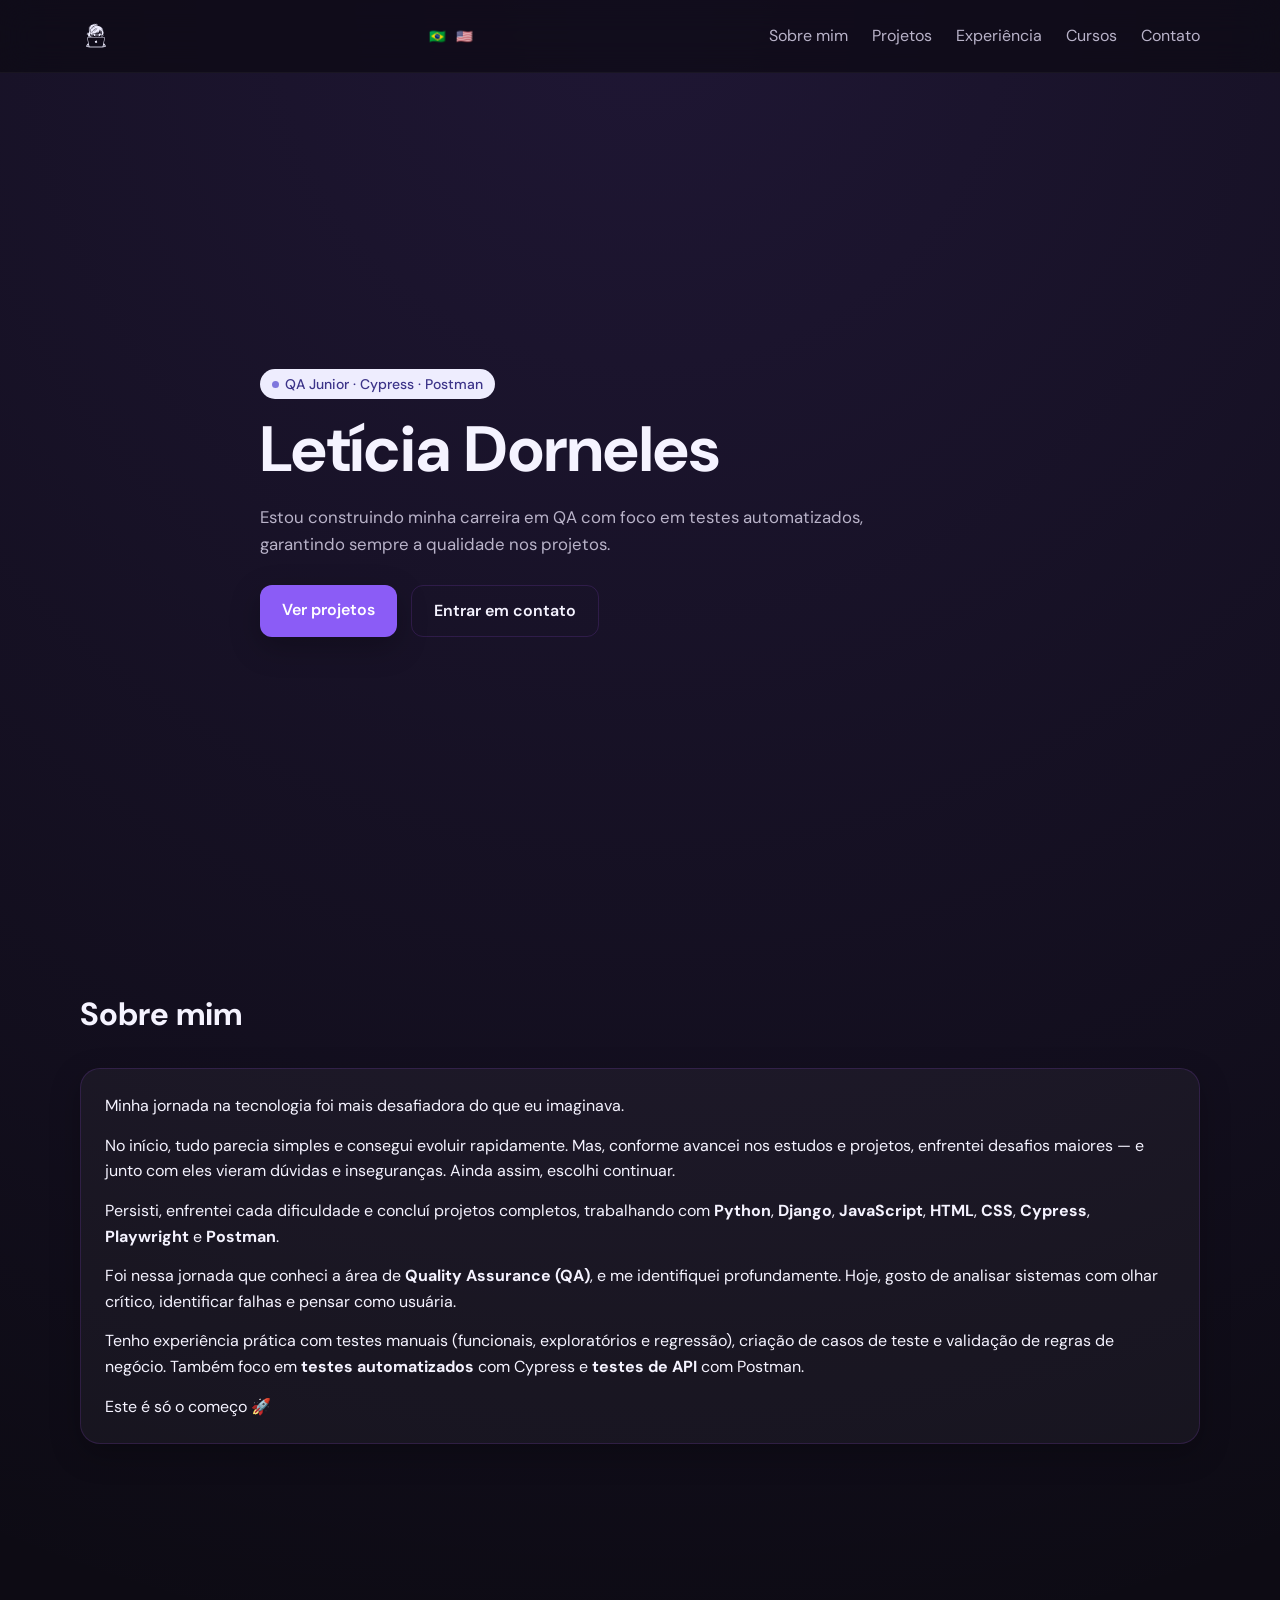
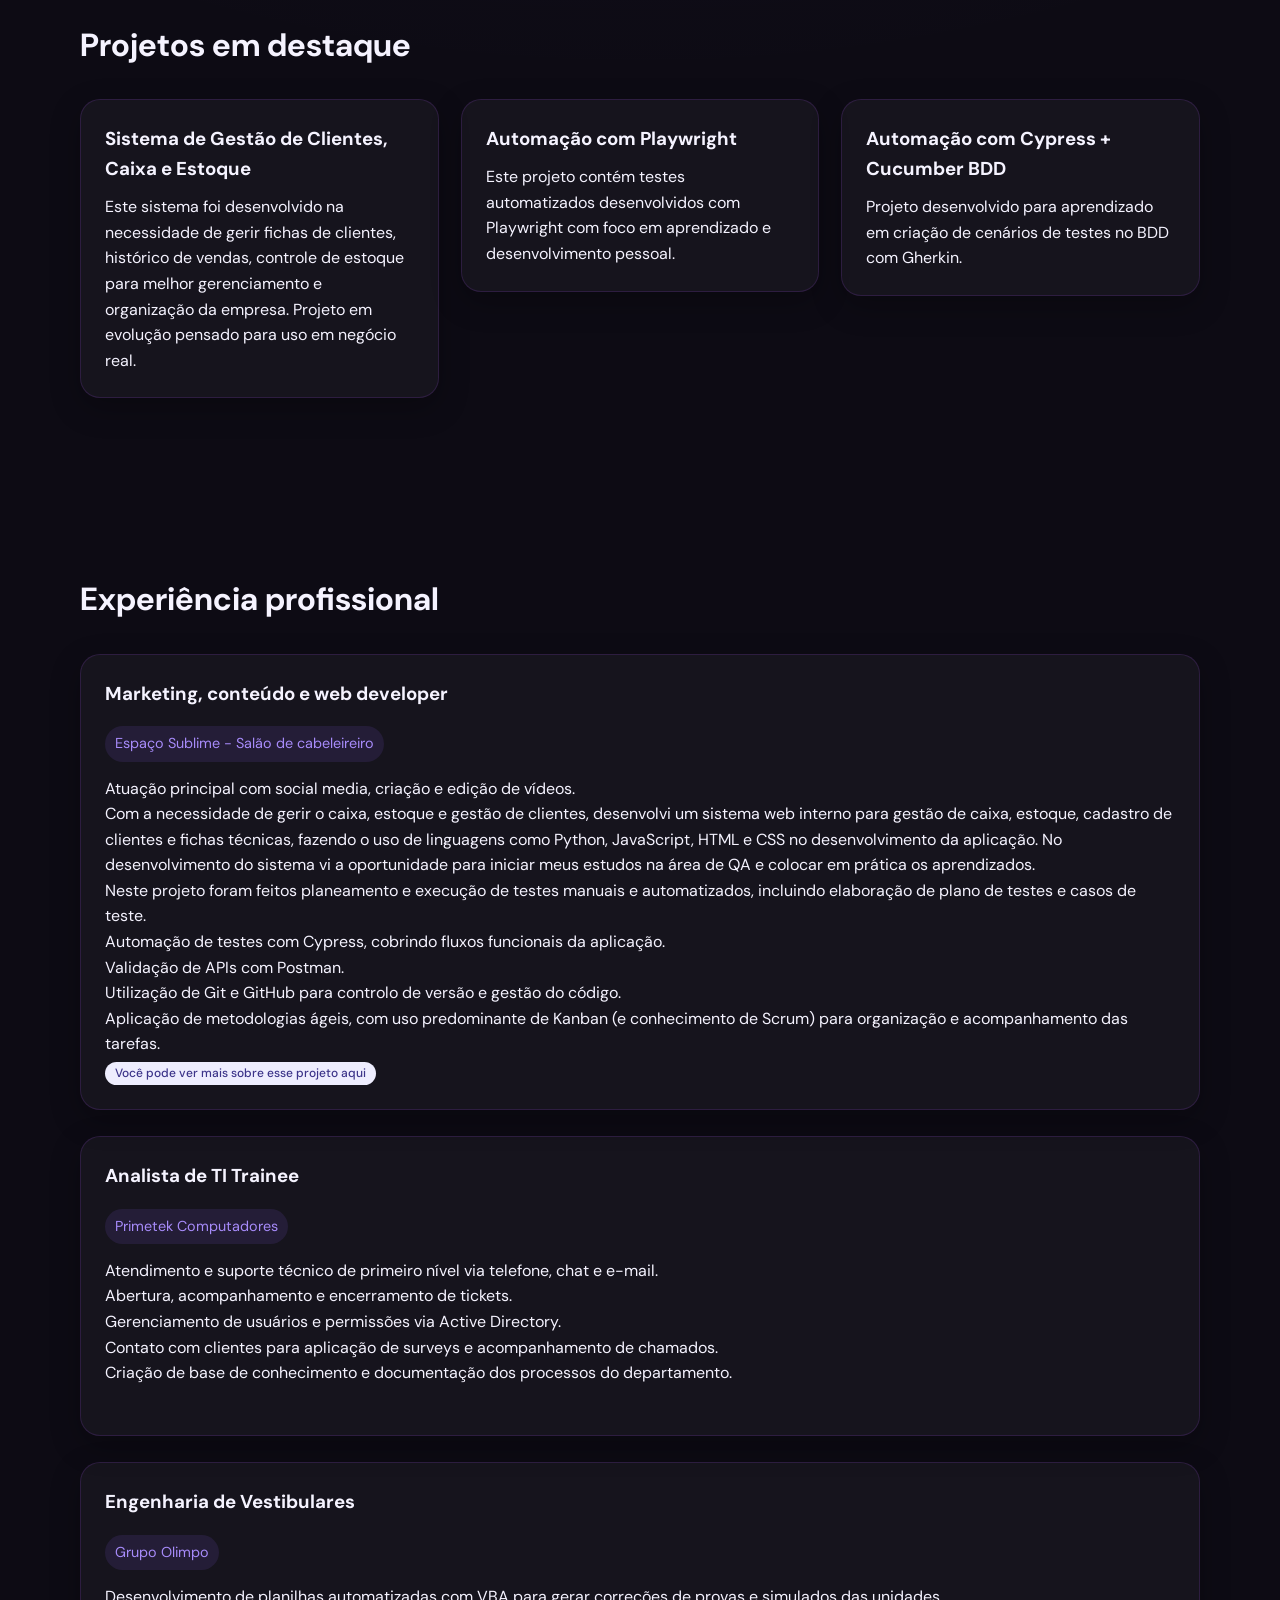
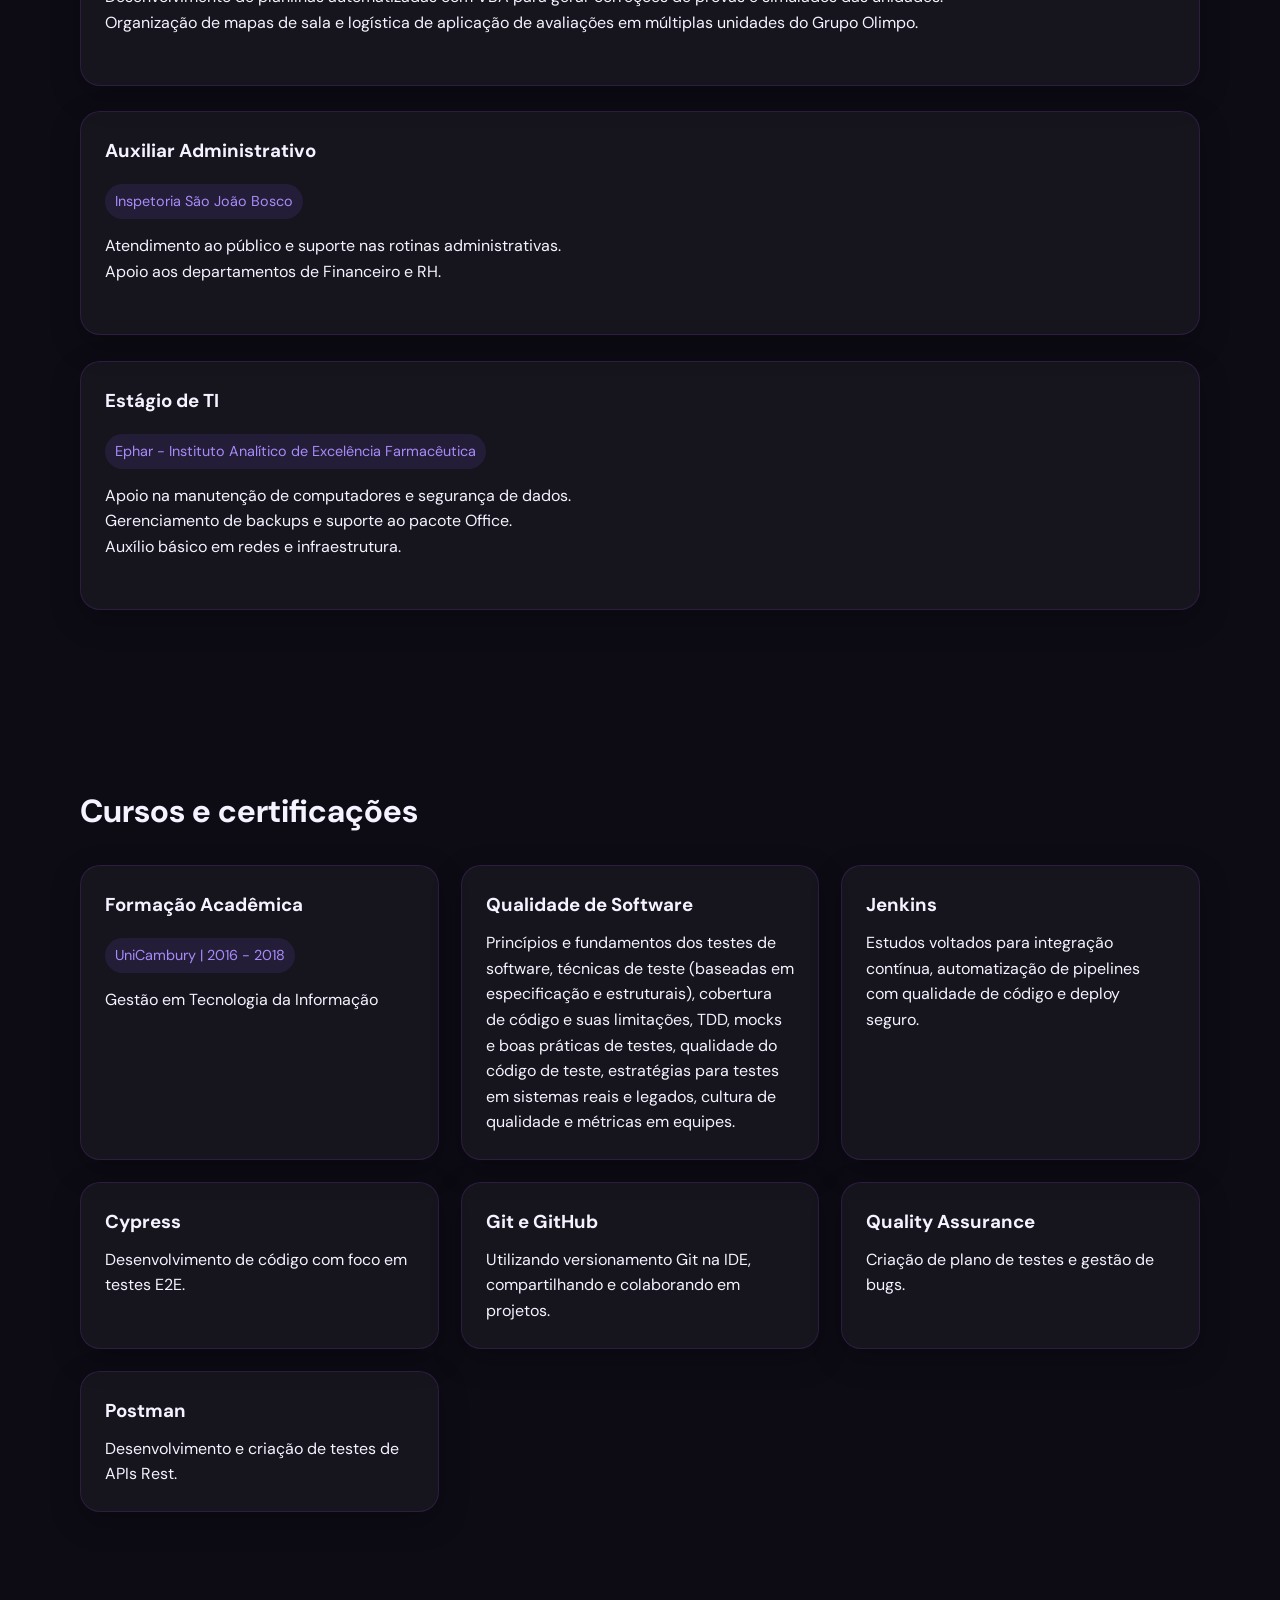
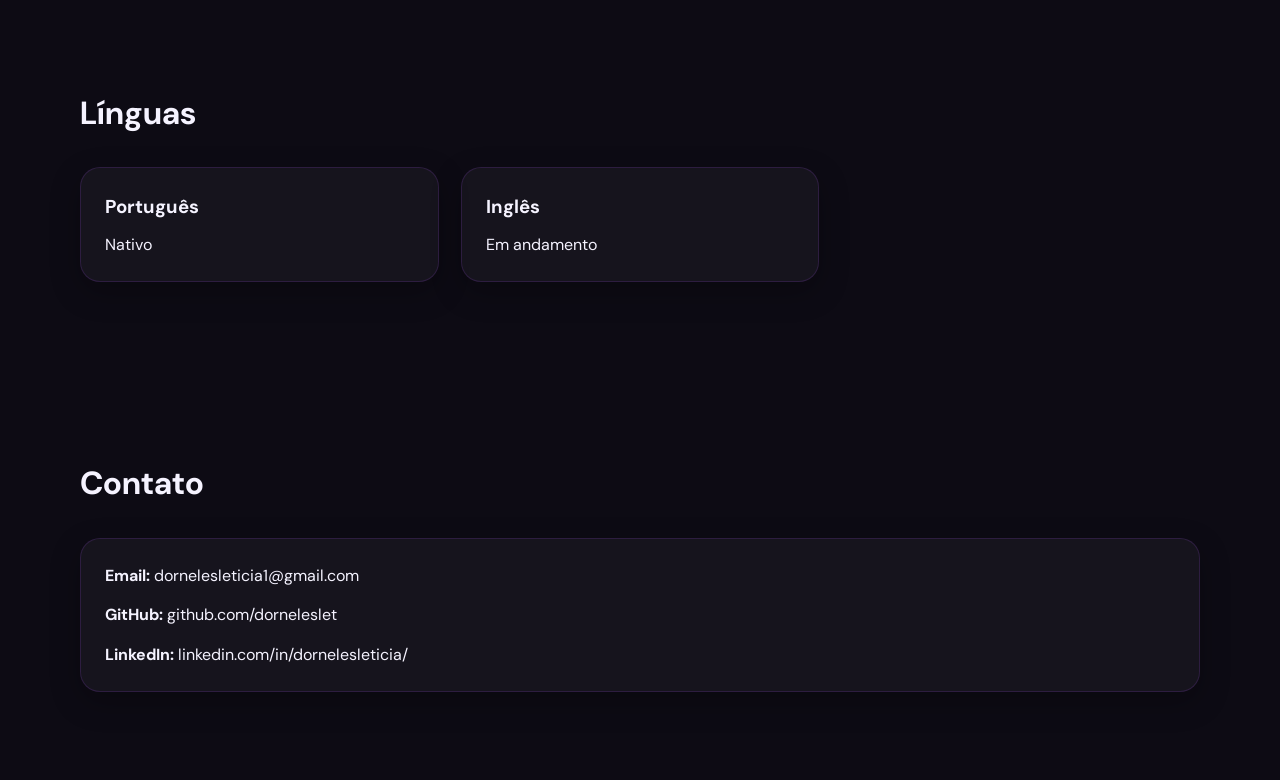
==== index.html @ c083b856 "Ajustando projetos, responsividade e finalizando detalhes" ====
<!DOCTYPE html>
<html lang="pt-BR">
<head>
  <meta charset="UTF-8" />
  <meta name="viewport" content="width=device-width, initial-scale=1.0" />
  <title>Letícia Dorneles | Portfólio</title>
  <link href="https://fonts.googleapis.com/css2?family=Fira+Code:wght@400;500&family=DM+Sans:wght@400;500;600&display=swap" rel="stylesheet"/>
  <link rel="stylesheet" href="css/style.css" />
  <link rel="icon" type="image/x-icon" href="img/favicondorneleslet.png">
</head>
<body>
  <header class="header">
    <nav class="nav container">
      <a href="#inicio" class="logo"><img src="img/favicondorneleslet.png" alt="Início" class="logo-img"></a>

      <div class="lang-switcher">
        <button onclick="changeLang('pt')" class="lang-btn" title="Português">🇧🇷</button>
        <button onclick="changeLang('en')" class="lang-btn" title="English">🇺🇸</button>
      </div>

      <button class="menu-toggle" id="menu-toggle" aria-label="Abrir menu">
        ☰
      </button>

      <ul class="nav-links" id="nav-links">
        <li><a href="#sobre"><span class="lang-pt">Sobre mim</span><span class="lang-en">About me</span></a></li>
        <li><a href="#projetos"><span class="lang-pt">Projetos</span><span class="lang-en">Projects</span></a></li>
        <li><a href="#experiencia"><span class="lang-pt">Experiência</span><span class="lang-en">Experience</span></a></li>
        <li><a href="#cursos"><span class="lang-pt">Cursos</span><span class="lang-en">Courses</span></a></li>
        <li><a href="#contato"><span class="lang-pt">Contato</span><span class="lang-en">Contact</span></a></li>
      </ul>
    </nav>
  </header>

  <main>
    <section id="inicio" class="hero">
      <div class="container hero-content">
        <span class="hero-tag-sublime"><span class="hero-dot-sublime"></span>QA Junior · Cypress · Postman</span>
        <h1>Letícia Dorneles</h1>
        <p class="hero-text lang-pt">
          Estou construindo minha carreira em QA com foco em testes automatizados,
          garantindo sempre a qualidade nos projetos.
        </p>
        <p class="hero-text lang-en">
          I am building my career in QA with a focus on automated testing, 
          always ensuring quality in projects.
        </p>
        <div class="hero-actions">
          <a href="#projetos" class="btn btn-primary"><span class="lang-pt">Ver projetos</span><span class="lang-en">View projects</span></a>
          <a href="#contato" class="btn btn-secondary"><span class="lang-pt">Entrar em contato</span><span class="lang-en">Get in touch</span></a>
        </div>
      </div>
    </section>

    <section id="sobre" class="section">
      <div class="container">
        <h2 class="section-title">
          <span class="lang-pt">Sobre mim</span>
          <span class="lang-en">About me</span>
        </h2>
        <div class="card">
          <div class="lang-pt">
            <p>Minha jornada na tecnologia foi mais desafiadora do que eu imaginava.</p>
            <p>No início, tudo parecia simples e consegui evoluir rapidamente. Mas, conforme avancei nos estudos e projetos, enfrentei desafios maiores — e junto com eles vieram dúvidas e inseguranças. Ainda assim, escolhi continuar.</p>
            <p>Persisti, enfrentei cada dificuldade e concluí projetos completos, trabalhando com <strong>Python</strong>, <strong>Django</strong>, <strong>JavaScript</strong>, <strong>HTML</strong>, <strong>CSS</strong>, <strong>Cypress</strong>, <strong>Playwright</strong> e <strong>Postman</strong>.</p>
            <p>Foi nessa jornada que conheci a área de <strong>Quality Assurance (QA)</strong>, e me identifiquei profundamente. Hoje, gosto de analisar sistemas com olhar crítico, identificar falhas e pensar como usuária.</p>
            <p>Tenho experiência prática com testes manuais (funcionais, exploratórios e regressão), criação de casos de teste e validação de regras de negócio. Também foco em <strong>testes automatizados</strong> com Cypress e <strong>testes de API</strong> com Postman.</p>
            <p>Este é só o começo 🚀</p>
          </div>
          <div class="lang-en">
            <p>My journey in technology has been more challenging than I imagined.</p>
            <p>At first, everything seemed simple and I evolved quickly. But as I advanced in my studies and projects, I faced bigger challenges — and with them came doubts and insecurities. Still, I chose to continue.</p>
            <p>I persisted, faced every difficulty, and completed full projects working with <strong>Python</strong>, <strong>Django</strong>, <strong>JavaScript</strong>, <strong>HTML</strong>, <strong>CSS</strong>, <strong>Cypress</strong>, <strong>Playwright</strong>, and <strong>Postman</strong>.</p>
            <p>It was during this journey that I discovered <strong>Quality Assurance (QA)</strong>, and I deeply identified with it. Today, I enjoy analyzing systems with a critical eye, identifying flaws, and thinking like a user.</p>
            <p>I have practical experience with manual testing (functional, exploratory, and regression), creating test cases, and validating business rules. I also focus on <strong>automated testing</strong> with Cypress and <strong>API testing</strong> with Postman.</p>
            <p>This is just the beginning 🚀</p>
          </div>
        </div>
      </div>
    </section>

    <section id="projetos" class="section">
      <div class="container">
        <h2 class="section-title">
          <span class="lang-pt">Projetos em destaque</span>
          <span class="lang-en">Featured Projects</span>
        </h2>
        <div class="grid">
          <a href="projeto-gestao.html" class="project-link">
            <article class="card project-card">
              <h3>
                <span class="lang-pt">Sistema de Gestão de Clientes, Caixa e Estoque</span>
                <span class="lang-en">Client, Cashier, and Inventory Management System</span>
              </h3>
              <p class="lang-pt">
                Este sistema foi desenvolvido na necessidade de gerir fichas de clientes, histórico de vendas, controle de estoque
                para melhor gerenciamento e organização da empresa. Projeto em evolução pensado para uso em negócio real.
              </p>
              <p class="lang-en">
                Developed to manage client files, sales history, and inventory control for business organization. 
                An evolving project designed for real-world business use.
              </p>
            </article>
          </a>

          <a href="projeto-playwright.html" class="project-link">
            <article class="card project-card">
              <h3>
                <span class="lang-pt">Automação com Playwright</span>
                <span class="lang-en">Automation with Playwright</span>
              </h3>
              <p class="lang-pt">
                Este projeto contém testes automatizados desenvolvidos com Playwright com foco em aprendizado e desenvolvimento pessoal.
              </p>
              <p class="lang-en">
                This project contains automated tests developed with Playwright focusing on learning and personal development.
              </p>
            </article>
          </a>

          <a href="projeto-gherkin.html" class="project-link">
            <article class="card project-card">
              <h3>
                <span class="lang-pt">Automação com Cypress + Cucumber BDD</span>
                <span class="lang-en">Cypress + Cucumber BDD Automation</span>
              </h3>
              <p class="lang-pt">
                Projeto desenvolvido para aprendizado em criação de cenários de testes no BDD com Gherkin.
              </p>
              <p class="lang-en">
                Project developed to learn how to create test scenarios using BDD with Gherkin.
              </p>
            </article>
          </a>

          
        </div>
      </div>
    </section>

    <section id="experiencia" class="section">
      <div class="container">
        <h2 class="section-title">
          <span class="lang-pt">Experiência profissional</span>
          <span class="lang-en">Professional Experience</span>
        </h2>
        <div class="card">
          <h3>
            <span class="lang-pt">Marketing, conteúdo e web developer</span>
            <span class="lang-en">Marketing, Content, and Web Developer</span>
          </h3>
          <span class="tag">Espaço Sublime - Salão de cabeleireiro</span>
          <div class="lang-pt">
            <p>
              Atuação principal com social media, criação e edição de vídeos. <br>
              Com a necessidade de gerir o caixa, estoque e gestão de clientes, desenvolvi um sistema web interno
              para gestão de caixa, estoque, cadastro de clientes e fichas técnicas, fazendo o uso de linguagens como Python, JavaScript,
              HTML e CSS no desenvolvimento da aplicação. No desenvolvimento do sistema vi a oportunidade para iniciar
              meus estudos na área de QA e colocar em prática os aprendizados. <br>
              Neste projeto foram feitos planeamento e execução de testes manuais e automatizados, incluindo elaboração de plano de testes e casos de teste. <br>
              Automação de testes com Cypress, cobrindo fluxos funcionais da aplicação. <br>
              Validação de APIs com Postman. <br>
              Utilização de Git e GitHub para controlo de versão e gestão do código. <br>
              Aplicação de metodologias ágeis, com uso predominante de Kanban (e conhecimento de Scrum) para organização e acompanhamento das tarefas.
            </p>
          </div>
          <div class="lang-en">
            <p>
              Main focus on social media, video creation, and editing. <br>
              To manage cash flow, inventory, and clients, I developed an internal web system for business management using Python, JavaScript, HTML, and CSS. This development process was the catalyst for starting my studies in QA. <br>
              In this project, manual and automated tests were planned and executed, including the creation of test plans and test cases. <br>
              Test automation with Cypress, covering the application's functional flows. <br>
              API validation with Postman. <br>
              Use of Git and GitHub for version control and code management. <br>
              Application of agile methodologies, predominantly Kanban (with Scrum knowledge) for task organization.
            </p>
          </div>
          <a href="projeto-gestao.html" class="badge-prod-port project-link">
            <span class="lang-pt">Você pode ver mais sobre esse projeto aqui</span>
            <span class="lang-en">You can read more about this project here</span>
          </a>
        </div>
        <br>
        <div class="card">
          <h3>
            <span class="lang-pt">Analista de TI Trainee</span>
            <span class="lang-en">IT Analyst Trainee</span>
          </h3>
          <span class="tag">Primetek Computadores</span>
          <div class="lang-pt">
            <p>
              Atendimento e suporte técnico de primeiro nível via telefone, chat e e-mail. <br>
              Abertura, acompanhamento e encerramento de tickets. <br>
              Gerenciamento de usuários e permissões via Active Directory. <br>
              Contato com clientes para aplicação de surveys e acompanhamento de chamados. <br>
              Criação de base de conhecimento e documentação dos processos do departamento.
            </p>
          </div>
          <br>
          <div class="lang-en">
            <p>
              First-level technical support and service via phone, chat, and email. <br>
              Opening, monitoring, and closing tickets. <br>
              User and permission management via Active Directory. <br>
              Customer contact for surveys and ticket follow-ups. <br>
              Creation of a knowledge base and documentation of department processes.
            </p>
          </div>
        </div>
        <br>
        <div class="card">
          <h3>
            <span class="lang-pt">Engenharia de Vestibulares</span>
            <span class="lang-en">Exam Engineering</span>
          </h3>
          <span class="tag">Grupo Olimpo</span>
          <div class="lang-pt">
            <p>
              Desenvolvimento de planilhas automatizadas com VBA para gerar correções de provas e simulados das unidades. <br>
              Organização de mapas de sala e logística de aplicação de avaliações em múltiplas unidades do Grupo Olimpo.
            </p>
          </div>
          <br>
          <div class="lang-en">
            <p>
              Development of automated spreadsheets with VBA to generate corrections for exams and mock tests. <br>
              Organization of room maps and logistics for exam application across multiple units.
            </p>
          </div>
        </div>
        <br>
        <div class="card">
          <h3>
            <span class="lang-pt">Auxiliar Administrativo</span>
            <span class="lang-en">Administrative Assistant</span>
          </h3>
          <span class="tag">Inspetoria São João Bosco</span>
          <div class="lang-pt">
            <p>
              Atendimento ao público e suporte nas rotinas administrativas. <br>
              Apoio aos departamentos de Financeiro e RH.
            </p>
          </div>
          <br>
          <div class="lang-en">
            <p>
              Public service and support in administrative routines. <br>
              Support for the Finance and HR departments.
            </p>
          </div>
        </div>
        <br>
        <div class="card">
          <h3>
            <span class="lang-pt">Estágio de TI</span>
            <span class="lang-en">IT Internship</span>
          </h3>
          <span class="tag">Ephar - Instituto Analítico de Excelência Farmacêutica</span>
          <div class="lang-pt">
            <p>
              Apoio na manutenção de computadores e segurança de dados. <br>
              Gerenciamento de backups e suporte ao pacote Office. <br>
              Auxílio básico em redes e infraestrutura.
            </p>
          </div>
          <br>
          <div class="lang-en">
            <p>
              Support in computer maintenance and data security. <br>
              Backup management and Office suite support. <br>
              Basic assistance in networking and infrastructure.
            </p>
          </div>
        </div>
      </div>

      
    </section>

    <section id="cursos" class="section">
      <div class="container">
        <h2 class="section-title">
          <span class="lang-pt">Cursos e certificações</span>
          <span class="lang-en">Courses and Certifications</span>
        </h2>
        <div class="grid">
          <div class="card">
            <h3>
              <span class="lang-pt">Formação Acadêmica</span>
              <span class="lang-en">Academic Background</span>
            </h3>
            <span class="tag">UniCambury | 2016 - 2018</span>
            <p class="lang-pt">Gestão em Tecnologia da Informação</p>
            <p class="lang-en">Information Technology Management</p>
          </div>

          <div class="card">
            <h3>
              <span class="lang-pt">Qualidade de Software</span>
              <span class="lang-en">Software Quality</span>
            </h3>
            <p class="lang-pt">Princípios e fundamentos dos testes de software, técnicas de teste (baseadas em especificação e estruturais), cobertura de código e suas limitações, TDD, mocks e boas práticas de testes, qualidade do código de teste, estratégias para testes em sistemas reais e legados, cultura de qualidade e métricas em equipes.</p>
            <p class="lang-en">Principles and fundamentals of software testing, testing techniques (specification-based and structural), code coverage and its limitations, TDD, mocks and best testing practices, test code quality, strategies for testing real and legacy systems, quality culture and team metrics.</p>
          </div>

          <div class="card">
            <h3>Jenkins</h3>
            <p class="lang-pt">Estudos voltados para integração contínua, automatização de pipelines com qualidade de código e deploy seguro.</p>
            <p class="lang-en">Studies focused on continuous integration, pipeline automation with code quality and secure deployment.</p>
          </div>

          <div class="card">
            <h3>Cypress</h3>
            <p class="lang-pt">Desenvolvimento de código com foco em testes E2E.</p>
            <p class="lang-en">Code development with a focus on E2E testing.</p>
          </div>

          <div class="card">
            <h3>
              <span class="lang-pt">Git e GitHub</span>
              <span class="lang-en">Git and GitHub</span>
            </h3>
            <p class="lang-pt">Utilizando versionamento Git na IDE, compartilhando e colaborando em projetos.</p>
            <p class="lang-en">Using Git versioning in the IDE, sharing and collaborating on projects.</p>
          </div>

          <div class="card">
            <h3>Quality Assurance</h3>
            <p class="lang-pt">Criação de plano de testes e gestão de bugs.</p>
            <p class="lang-en">Test plan creation and bug management.</p>
          </div>

          <div class="card">
            <h3>Postman</h3>
            <p class="lang-pt">Desenvolvimento e criação de testes de APIs Rest.</p>
            <p class="lang-en">Development and creation of REST API tests.</p>
          </div>
        </div>
      </div>
    </section>

    <section id="idiomas" class="section">
      <div class="container">
        <h2 class="section-title">
          <span class="lang-pt">Línguas</span>
          <span class="lang-en">Languages</span>
        </h2>
        <div class="grid">
          <div class="card">
            <h3>
              <span class="lang-pt">Português</span>
              <span class="lang-en">Portuguese</span>
            </h3>
            <p class="lang-pt">Nativo</p>
            <p class="lang-en">Native</p>
          </div>
          <div class="card">
            <h3>
              <span class="lang-pt">Inglês</span>
              <span class="lang-en">English</span>
            </h3>
            <p class="lang-pt">Em andamento</p>
            <p class="lang-en">In progress</p>
          </div>
        </div>
      </div>
    </section>

    <section id="contato" class="section">
      <div class="container">
        <h2 class="section-title">
          <span class="lang-pt">Contato</span>
          <span class="lang-en">Contact</span>
        </h2>
        <div class="card">
          <p>
            <strong>Email:</strong> 
            <span class="lang-pt">
              <a href="mailto:dornelesleticia1@gmail.com?subject=Contato%20pelo%20portfólio&body=Olá, vi seu portfólio e gostaria de falar com você." class="project-link">
                dornelesleticia1@gmail.com
              </a>
            </span>
            <span class="lang-en">
              <a href="mailto:dornelesleticia1@gmail.com?subject=Contact%20from%20portfolio&body=Hello,%20I%20saw%20your%20portfolio%20and%20would%20like%20to%20talk%20to%20you." class="project-link">
                dornelesleticia1@gmail.com
              </a>
            </span>
          </p>
          <p>
            <strong>GitHub:</strong> 
            <a href="https://github.com/dorneleslet" class="project-link" target="_blank" rel="noopener noreferrer">
              github.com/dorneleslet
            </a>
          </p>
          <p>
            <strong>LinkedIn:</strong> 
            <a href="https://linkedin.com/in/dornelesleticia/" class="project-link" target="_blank" rel="noopener noreferrer" >
              linkedin.com/in/dornelesleticia/
            </a>
          </p>
        </div>
      </div>
    </section>
  </main>

  <script src="js/style.js"></script>
</body>
</html>
---- css/style.css ----
:root {
  --green: #1D9E75;
  --green-light: #E1F5EE;--green-mid: #9FE1CB;
  --purple:#7F77DD;--purple-light:#EEEDFE;--purple-deep:#3C3489;
  --teal:#1D9E75;--teal-light:#E1F5EE;--teal-deep:#0F6E56;
  --amber: #BA7517;--amber-light: #FAEEDA;
  --coral: #D85A30;--coral-light: #FAECE7;
  --pink:#D4537E;
  --pink-light:#FBEAF0;
  --pink-deep:#72243E;
  --bg: #0d0b14;
  --bg-soft: #151221;
  --card: rgba(255, 255, 255, 0.04);
  --border: rgba(168, 85, 247, 0.16);
  --text: #f5f3ff;
  --text-soft: #b9b3c9;
  --primary: #8b5cf6;
  --primary-soft: #a78bfa;
  --shadow: 0 10px 30px rgba(0, 0, 0, 0.25);
  --font-main: 'DM Sans', sans-serif;
  --font-code: 'Fira Code', monospace;
  --text-secondary: #b9b3c9; /* aqui é das letras do processo */
  --radius-lg: 12px; /* aqui deixa a borda arredondada do processo */
}

* {
  margin: 0;
  padding: 0;
  box-sizing: border-box;
}

html {
  scroll-behavior: smooth;
}

body {
  background:
    radial-gradient(circle at top, rgba(139, 92, 246, 0.14), transparent 30%),
    var(--bg);
  color: var(--text);
  font-family: var(--font-main);
  line-height: 1.6;
}

a {
  color: inherit;
  text-decoration: none;
}

ul {
  list-style: none;
}

.container {
  width: min(1120px, 90%);
  margin: 0 auto;
}

.header {
  position: sticky;
  top: 0;
  z-index: 1000;
  backdrop-filter: blur(16px);
  background: rgba(13, 11, 20, 0.72);
  border-bottom: 1px solid rgba(255, 255, 255, 0.04);
}

.nav {
  min-height: 72px;
  display: flex;
  align-items: center;
  justify-content: space-between;
}

.logo {
  font-weight: 700;
  letter-spacing: 0.4px;
  display: flex;
  align-items: center;
}

.logo-img {
  height: 32px;
  width: auto;
}

/* ── Language Switcher ── */
.lang-switcher {
  display: flex;
  gap: 10px;
  margin-left: 20px;
}

.lang-btn {
  background: none;
  border: none;
  cursor: pointer;
  padding: 0;
  transition: transform 0.2s;
}

.lang-btn:hover { transform: scale(1.1); }
.lang-btn img { width: 24px; height: auto; border-radius: 2px; }

.lang-en { display: none !important; }
body.en-mode .lang-en { display: inline-block !important; }
body.en-mode .lang-pt { display: none !important; }

.nav-links {
  display: flex;
  gap: 24px;
}

.nav-links a {
  color: var(--text-soft);
  transition: 0.25s;
}

.nav-links a:hover {
  color: var(--primary-soft);
}

.menu-toggle {
  display: none;
  background: transparent;
  border: none;
  color: var(--text);
  font-size: 28px;
  cursor: pointer;
}

.hero {
  min-height: calc(100vh - 72px);
  display: flex;
  align-items: center;
  padding: 72px 0 40px;
}

.hero-content {
  max-width: 760px;
}

.eyebrow {
  color: var(--primary-soft);
  margin-bottom: 14px;
  font-size: 0.95rem;
}

.hero h1 {
  font-size: clamp(2.2rem, 5vw, 4.2rem);
  line-height: 1.1;
  margin-bottom: 18px;
}

.hero-text {
  max-width: 680px;
  color: var(--text-soft);
  margin-bottom: 28px;
  font-size: 1.05rem;
}

.hero-actions {
  display: flex;
  gap: 14px;
  flex-wrap: wrap;
}

/* ── Hero ── */
    .hero-title {
      border: 0.5px solid var(--border);
      border-radius: var(--radius-lg);
      padding: 2rem;
      margin-bottom: 1.5rem;
      background: var(--bg);
    }
    .hero-tag {
      display: inline-flex;
      align-items: center;
      gap: 6px;
      background: var(--green-light);
      color: var(--teal-deep);
      font-size: 12px;
      font-weight: 500;
      padding: 4px 12px;
      border-radius: 20px;
      margin-bottom: 1rem;
    }
    .hero-dot {
      width: 7px; height: 7px;
      border-radius: 50%;
      background: var(--green);
      animation: pulse 1.8s infinite;
    }

    .hero-tag-sublime{
      display:inline-flex;
      align-items:center;
      gap:6px;
      background:var(--purple-light);
      color:var(--purple-deep);
      font-size:14px;
      font-weight:500;
      padding:4px 12px;
      border-radius:20px;
      margin-bottom:1rem;
    }
    .hero-dot-sublime{
      width:7px;
      height:7px;
      border-radius:50%;
      background:var(--purple);
      animation:pulse 1.8s infinite;
    }

  .hero-playwright{border:0.5px solid var(--border);border-radius:var(--radius-lg);padding:2rem;margin-bottom:1.5rem;background:var(--bg)}
  .hero-tag-playwright{display:inline-flex;align-items:center;gap:6px;background:var(--pink-light);color:var(--pink-deep);font-size:12px;font-weight:500;padding:4px 12px;border-radius:20px;margin-bottom:1rem}
  .hero-dot-playwright{width:7px;height:7px;border-radius:50%;background:var(--pink);animation:pulse 1.8s infinite}
  @keyframes pulse{0%,100%{opacity:1}50%{opacity:.4}}
  .hero-playwright h1{font-size:22px;font-weight:600;line-height:1.3;margin-bottom:.5rem}
  .hero-sub-playwright{font-size:15px;color:var(--text-secondary);line-height:1.6}

  @keyframes pulse { 0%,100%{opacity:1} 50%{opacity:.4} }
  .hero-title h1 { font-size: 22px; font-weight: 600; line-height: 1.3; margin-bottom: .5rem; }
  .hero-sub { font-size: 15px; color: var(--text-secondary); line-height: 1.6; }
  .pill-row { display: flex; flex-wrap: wrap; gap: 8px; margin-top: 1.25rem; }
  .pill { font-size: 13px; font-weight: 500; padding: 4px 12px; border-radius: 20px; border: 0.5px solid; }
  .pill-green { background: var(--green-light); color: var(--teal-deep); border-color: #5DCAA5; }
  .pill-amber { background: var(--amber-light); color: var(--amber); border-color: #EF9F27; }
  .pill-coral { background: var(--coral-light); color: var(--coral); border-color: #F0997B; }
  .pill-purple{background:var(--purple-light);color:var(--purple-deep);border-color:#AFA9EC;}
  .pill-teal{background:var(--teal-light);color:var(--teal-deep);border-color:#5DCAA5;}
  .pill-pink{background:var(--pink-light);color:var(--pink-deep);border-color:#ED93B1}


.btn {
  display: inline-block;
  padding: 12px 22px;
  border-radius: 12px;
  font-weight: 600;
  transition: 0.25s ease;
}

.btn-primary {
  background: var(--primary);
  color: white;
  box-shadow: var(--shadow);
}

.btn-primary:hover {
  transform: translateY(-2px);
  background: #7c3aed;
}

.btn-secondary {
  border: 1px solid var(--border);
  background: transparent;
  color: var(--text);
}

.btn-secondary:hover {
  background: rgba(255, 255, 255, 0.04);
}

.section {
  padding: 88px 0;
}

.section-title {
  font-size: 2rem;
  margin-bottom: 28px;
}

.grid {
  display: grid;
  grid-template-columns: repeat(3, 1fr);
  gap: 22px;
}

.card {
  background: var(--card);
  border: 1px solid var(--border);
  border-radius: 20px;
  padding: 24px;
  box-shadow: var(--shadow);
}

.card h3 {
  margin-bottom: 10px;
}

.card p + p {
  margin-top: 14px;
}

.project-card {
  transition: transform 0.25s ease, border-color 0.25s ease;
}

.project-card:hover {
  transform: translateY(-4px);
  border-color: rgba(168, 85, 247, 0.32);
}

.tag {
  display: inline-block;
  margin: 8px 0 14px;
  padding: 6px 10px;
  border-radius: 999px;
  background: rgba(139, 92, 246, 0.12);
  color: var(--primary-soft);
  font-size: 0.9rem;
}

.tag-green {
  background-color: #e8f5e9;
  color: #2e7d32;
  border: 1px solid #a5d6a7;
}

.tag-yellow {
  background-color: #fff3e0;
  color: #b26a00;
  border: 1px solid #ffcc80;
}

.tag-orange {
  background-color: #fbe9e7;
  color: #d84315;
  border: 1px solid #ffab91;
}

.tag-title {
  display: inline-flex;
  align-items: center;
  gap: 6px;

  padding: 6px 12px;
  border-radius: 999px;

  background: rgba(16, 185, 129, 0.15); /* verde suave */
  color: #065f46;

  font-size: 0.9rem;
  border: none; /* 👈 remove qualquer borda */
}

.dot {
  width: 8px;
  height: 8px;
  background-color: #10b981; /* verde */
  border-radius: 50%;
  position: relative;
} 

/* animação pulsando */
.dot::after {
  content: "";
  position: absolute;
  width: 100%;
  height: 100%;
  border-radius: 50%;
  background-color: #10b981;
  opacity: 0.6;
  animation: pulse 1.5s infinite;
}

@keyframes pulse {
  0% {
    transform: scale(1);
    opacity: 0.6;
  }
  70% {
    transform: scale(2.5);
    opacity: 0;
  }
  100% {
    opacity: 0;
  }
}



@media (max-width: 900px) {
  .grid {
    grid-template-columns: 1fr;
  }

  .nav-links {
    position: absolute;
    top: 72px;
    right: 5%;
    width: 220px;
    flex-direction: column;
    gap: 16px;
    padding: 20px;
    border-radius: 16px;
    background: #171322;
    border: 1px solid var(--border);
    display: none;
  }

  .nav-links.active {
    display: flex;
  }

  .menu-toggle {
    display: block;
  }

  a {
  color: #a855f7;
  transition: 0.3s;
  }

  a:hover {
    text-decoration: underline;
  }

  .project-link {
    text-decoration: none;
    color: inherit;
    display: block;
    transition: transform 0.3s ease;
  }
  .project-link:hover {
    transform: translateY(-5px); /* Dá um efeito visual legal ao passar o mouse */
  }

}

/* Accordion Styles */
.accordion-item {
  border: 1px solid var(--border);
  border-radius: 12px;
  margin-top: 20px;
  background: var(--bg);
  overflow: hidden;
  transition: border-color 0.3s;
}

.accordion-item:hover {
  border-color: rgba(168, 85, 247, 0.4);
}

.accordion-header {
  padding: 16px 20px;
  cursor: pointer;
  list-style: none;
  display: flex;
  justify-content: space-between;
  align-items: center;
}

.accordion-header::-webkit-details-marker {
  display: none;
}

.accordion-content {
  padding: 0 20px 20px;
  border-top: 1px solid var(--border);
  /* color: var(--text-soft); */
}

.accordion-item[open] .accordion-icon {
  transform: rotate(180deg);
}

.accordion-icon {
  color: var(--primary-soft);
  transition: transform 0.3s;
  font-size: 0.8rem;
}

.grid-cards {
  display: grid;
  grid-template-columns: repeat(auto-fit, minmax(220px, 1fr));
  gap: 16px;
  margin-top: 16px;
}

.card-item {
  background: rgba(168, 85, 247, 0.4);
  padding: 16px;
  border-radius: 12px;
  color: #e5e7eb;
  font-size: 0.95rem;
  transition: 0.2s ease;
  border: 1px solid rgba(255,255,255,0.05);
}

.card-item:hover {
  transform: translateY(-4px);
  border-color: rgba(139, 92, 246, 0.3);
}

.card-number {
  font-size: 0.8rem;
  color: #22c55e;
  font-weight: bold;
  display: block;
  margin-bottom: 6px;
}

/* ── Section label ── */
    .section-label {
      font-size: 11px; font-weight: 500;
      letter-spacing: .08em; color: var(--text-secondary);
      text-transform: uppercase; margin-bottom: .75rem;
    }

    /* ── Process flow ── */
    .process-flow {
      display: flex;
      align-items: center;
      gap: 8px;
      margin-bottom: 1.5rem;
    }
    .proc-step {
      flex: 1;
      background: var(--bg);
      border: 0.5px solid var(--border);
      border-radius: var(--radius-lg);
      padding: .9rem 1rem;
      text-align: center;
    }
    .proc-num { font-size: 12px; font-weight: 500; letter-spacing: .06em; color: var(--text-secondary); text-transform: uppercase; margin-bottom: 4px; }
    .proc-icon { font-size: 20px; margin-bottom: 6px; }
    .proc-title { font-size: 14px; font-weight: 500; margin-bottom: 4px; }
    .proc-desc { font-size: 14px; color: var(--text-secondary); line-height: 1.4; }
    .proc-arrow { text-align: center; color: var(--text-secondary); font-size: 16px; padding: 0 4px; }

    /* ── Learnings ── */
    .learnings { display: grid; grid-template-columns: repeat(2,1fr); gap: 12px; margin-bottom: 1.5rem; }
    .learn-card { background: var(--bg); border: 0.5px solid var(--border); border-radius: var(--radius-lg); padding: 1rem; display: flex; gap: 10px; align-items: flex-start; }
    .learn-num { font-size: 20px; font-weight: 600; color: var(--purple); min-width: 28px; }
    .learn-card h4 { font-size: 16px; font-weight: 500; margin-bottom: 3px; }
    .learn-card p  { font-size: 14px; color: var(--text-secondary); line-height: 1.5; }

/* ── Challenges ── */
    .card-box { background: var(--bg); border: 0.5px solid var(--border); border-radius: var(--radius-lg); padding: 1.25rem; margin-bottom: 1.5rem; }
    .challenge-item { display: flex; gap: 12px; padding: .75rem 0; border-bottom: 0.5px solid var(--border); }
    .challenge-item:last-child { border-bottom: none; }
    .ch-marker { width: 6px; height: 6px; border-radius: 50%; margin-top: 6px; flex-shrink: 0; }
    .ch-green { background: var(--green); }
    .ch-coral { background: var(--coral); }
    .ch-content h4 { font-size: 16px; font-weight: 500; margin-bottom: 3px; }
    .ch-content p  { font-size: 14px; color: var(--text-secondary); line-height: 1.5; }
    .ch-content code { font-family: var(--font-code); font-size: 11px; background: var(--border); padding: 1px 5px; border-radius: 4px; }

    /* Highlights Projeto Sublime */
  .highlights{margin-bottom:1.5rem}
  .card-box-sublime{background:var(--bg);border:0.5px solid var(--border);border-radius:var(--radius-lg);padding:1.25rem;margin-bottom:1.5rem}
  .hl-item{display:flex;gap:12px;padding:.75rem 0;border-bottom:0.5px solid var(--border)}
  .hl-item:last-child{border-bottom:none}
  .hl-dot{width:6px;height:6px;border-radius:50%;margin-top:7px;flex-shrink:0}
  .dot-purple{background:var(--purple)}
  .dot-teal{background:var(--teal)}
  .dot-amber{background:var(--amber)}
  .dot-coral{background:var(--coral)}
  .dot-pink{background: var(--pink);}
  .hl-content h4{font-size:16px;font-weight:500;margin-bottom:3px}
  .hl-content p{font-size:14px;color:var(--text-secondary);line-height:1.5}
  .hl-content code{font-family:var(--font-code);font-size:11px;background:var(--border);padding:1px 5px;border-radius:4px}

    /* ── Stack grid ── */
    .stack-grid { display: grid; grid-template-columns: repeat(3,1fr); gap: 12px; margin-bottom: 1.5rem; }
    .stack-card { background: var(--bg); border: 0.5px solid var(--border); border-radius: var(--radius-lg); padding:.9rem;text-align: center; }
    .stack-icon { font-size: 22px; margin-bottom: .5rem; }
    .stack-card h3 { font-size: 16px; font-weight: 500; margin-bottom: 4px; }
    .stack-card p { font-size: 14px; color: var(--text-secondary); line-height: 1.5; }

    /* Stack Projeto Sublime */
    .stack-grid-sublime{display:grid;grid-template-columns:repeat(4,1fr);gap:10px;margin-bottom:1.5rem}
    .stack-card-sublime{background:var(--bg);border:0.5px solid var(--border);border-radius:var(--radius-lg);padding:.9rem;text-align:center}
    .stack-icon-sublime{font-size:20px;margin-bottom:.4rem}
    .stack-card-sublime h3{font-size:16px;font-weight:500;margin-bottom:3px}
    .stack-card-sublime p{font-size:14px;color:var(--text-secondary);line-height:1.4}

  code{font-family:var(--font-code);font-size:11px;background:var(--border);padding:1px 5px;border-radius:4px}

  
/* ── Responsive ── */
@media (max-width: 768px) {
  .process-flow { 
    flex-direction: column; 
    align-items: stretch;
    gap: 12px; 
  }
  .proc-arrow { transform: rotate(90deg); margin: 8px 0; }
  .stack-grid { grid-template-columns: 1fr 1fr; }
  .scen-grid { grid-template-columns: 1fr; }
  .val-grid { grid-template-columns: 1fr; }
  .learnings { grid-template-columns: 1fr; }
  .strategy-grid{grid-template-columns:1fr;} /* projeto sublime */
  .stack-grid-sublime{grid-template-columns:repeat(2,1fr);} /* projeto sublime */
  
  /* Ajustes do Funil no Mobile */
  .funnel { grid-template-columns: 1fr; }
  .funnel-step { 
    border: 0.5px solid var(--border) !important; 
    border-top: none; 
    padding: 1.5rem 1rem 3rem;
  }
  .funnel-step + .funnel-step { border-top: none !important; }
  .funnel-step:first-child { 
    border-top: 0.5px solid var(--border) !important; 
    border-radius: var(--radius-lg) var(--radius-lg) 0 0; 
  }
  .funnel-step:last-child { 
    border-radius: 0 0 var(--radius-lg) var(--radius-lg); 
    padding-bottom: 1.5rem; 
  }
  .funnel-arrow {
    right: auto; 
    left: 50%; 
    top: auto; 
    bottom: -13px;
    transform: translateX(-50%) rotate(90deg);
    z-index: 10;
  }
}


/* Status bar */
  .status-bar{background:var(--teal-light);border:0.5px solid #5DCAA5;border-radius:var(--radius-lg);padding:1rem 1.25rem;display:flex;align-items:center;gap:12px;margin-bottom:1.5rem}
  .status-dot{width:10px;height:10px;border-radius:50%;background:var(--teal);animation:pulse 2s infinite;flex-shrink:0}
  .status-text{font-size:14px;color:var(--teal-deep);font-weight:500}
  .status-sub{font-size:13px;color:var(--teal-deep);opacity:.8}

  /* Timeline */
  .timeline{margin-bottom:1.5rem;position:relative}
  .timeline-line{position:absolute;left:18px;top:24px;bottom:24px;width:1px;background:var(--border)}
  .tl-item{display:flex;gap:16px;margin-bottom:1rem;position:relative}
  .tl-dot{width:36px;height:36px;border-radius:50%;display:flex;align-items:center;justify-content:center;font-size:14px;flex-shrink:0;border:0.5px solid var(--border);background:var(--bg);z-index:1}
  .tl-content{background:var(--bg);border:0.5px solid var(--border);border-radius:var(--radius-lg);padding:.85rem 1rem;flex:1}
  .tl-phase{font-size:14px;font-weight:500;letter-spacing:.07em;color:var(--text-secondary);text-transform:uppercase;margin-bottom:2px}
  .tl-title{font-size:16px;font-weight:500;margin-bottom:4px}
  .tl-desc{font-size:14px;color:var(--text-secondary);line-height:1.5}
  .badge-prod{display:inline-block;font-size:12px;font-weight:500;background:var(--teal-light);color:var(--teal-deep);padding:2px 10px;border-radius:20px;margin-top:5px}

  /* Strategy */
  .strategy-grid{display:grid;grid-template-columns:1fr 1fr;gap:12px;margin-bottom:1.5rem}
  .strat-card{background:var(--bg);border:0.5px solid var(--border);border-radius:var(--radius-lg);padding:1rem}
  .strat-icon{font-size:18px;margin-bottom:.5rem}
  .strat-card h3{font-size:16px;font-weight:500;margin-bottom:.5rem}
  .strat-card p{font-size:14px;color:var(--text-secondary);line-height:1.5}

  /* Test types */
  .test-types{display:grid;grid-template-columns:repeat(auto-fit, minmax(300px, 1fr));gap:1.5rem;margin-bottom:1.5rem}
  .tt-card{background:var(--bg);border:0.5px solid var(--border);border-radius:var(--radius-lg);padding:1rem}
  .tt-label{font-size:12px;font-weight:500;letter-spacing:.05em;text-transform:uppercase;margin-bottom:.6rem}
  .tt-label-purple{color:var(--purple)}
  .tt-label-teal{color:var(--teal)}
  .tt-label-amber{color:var(--amber)}
  .tt-title{font-size:16px;font-weight:500;margin-bottom:.4rem}
  .tt-desc{font-size:14px;color:var(--color-text-secondary);line-height:1.5}
  .tag-row-sublime{display:flex;flex-wrap:wrap;gap:4px;margin-top:.6rem}
  .tag-sublime{font-size:12px;padding:2px 8px;border-radius:20px}
  .tag-purple-sublime{background:var(--purple-light);color:var(--purple-deep)}
  .tag-teal-sublime{background:var(--teal-light);color:var(--teal-deep)}
  .tag-amber-sublime{background:var(--amber-light);color:var(--amber)}

  /* Funnel steps */
  .funnel{display:grid;grid-template-columns:repeat(5,1fr);gap:0;margin-bottom:1.5rem;position:relative}
  .funnel-step{background:var(--bg);border:0.5px solid var(--border);padding:.8rem .6rem;text-align:center;position:relative}
  .funnel-step:first-child{border-radius:var(--radius-lg) 0 0 var(--radius-lg)}
  .funnel-step:last-child{border-radius:0 var(--radius-lg) var(--radius-lg) 0}
  .funnel-step+.funnel-step{border-left:none}
  .funnel-num{font-size:13px;font-weight:500;color:var(--text-secondary);margin-bottom:4px}
  .funnel-icon{font-size:18px;margin-bottom:4px}
  .funnel-title{font-size:14px;font-weight:500;line-height:1.3}
  .funnel-arrow{position:absolute;right:-8px;top:50%;transform:translateY(-50%);font-size:20px;color:var(--text-secondary);z-index:2;background:var(--bg);padding:2px;transition: transform 0.3s ease}

/* Scenarios */
  .scen-grid{display:grid;grid-template-columns:repeat(auto-fit, minmax(300px, 1fr));gap:1.5rem;margin-bottom:1.5rem}
  .scen-card{background:var(--bg);border:0.5px solid var(--border);border-radius:var(--radius-lg);padding:1rem}
  .scen-type{font-size:12px;font-weight:500;letter-spacing:.06em;text-transform:uppercase;margin-bottom:.5rem}
  .type-happy{color:var(--teal)}
  .type-unhappy{color:var(--coral)}
  .type-validation{color:var(--amber)}
  .scen-title{font-size:16px;font-weight:500;margin-bottom:.4rem}
  .scen-desc{font-size:14px;color:var(--text-secondary);line-height:1.5}
  .tag-row-playwright{display:flex;flex-wrap:wrap;gap:4px;margin-top:.6rem}
  .tag-playwright{font-size:12px;padding:2px 8px;border-radius:20px}
  .tag-teal{background:var(--teal-light);color:var(--teal-deep)}
  .tag-coral{background:var(--coral-light);color:var(--coral)}
  .tag-amber{background:var(--amber-light);color:var(--amber)}
  .tag-pink{background:var(--pink-light);color:var(--pink-deep)}

  /* Validations */
  .val-grid{display:grid;grid-template-columns:1fr 1fr;gap:12px;margin-bottom:1.5rem}
  .val-card{background:var(--bg);border:0.5px solid var(--border);border-radius:var(--radius-lg);padding:1rem}
  .val-title{font-size:16px;font-weight:500;margin-bottom:.6rem}
  .val-list{list-style:none}
  .val-list li{font-size:14px;color:var(--text-secondary);line-height:1.6;padding:2px 0;display:flex;gap:6px;align-items:flex-start}
  .val-list li::before{content:"·";color:var(--pink);font-weight:700;flex-shrink:0;margin-top:1px}
  code{font-family:var(--font-code);font-size:11px;background:var(--border);padding:1px 5px;border-radius:4px}

  .project-link {
    text-decoration: none;
    transition: all 0.2s ease;
}

.project-link:hover {
    text-decoration: underline;
    color: #6c63ff; /* opcional */
}
.badge-prod-port{
  display:inline-block;
  font-size:12px;
  font-weight:500;
  background:var(--purple-light);
  color:var(--purple-deep);
  padding:2px 10px;
  border-radius:20px;
  margin-top:5px
}
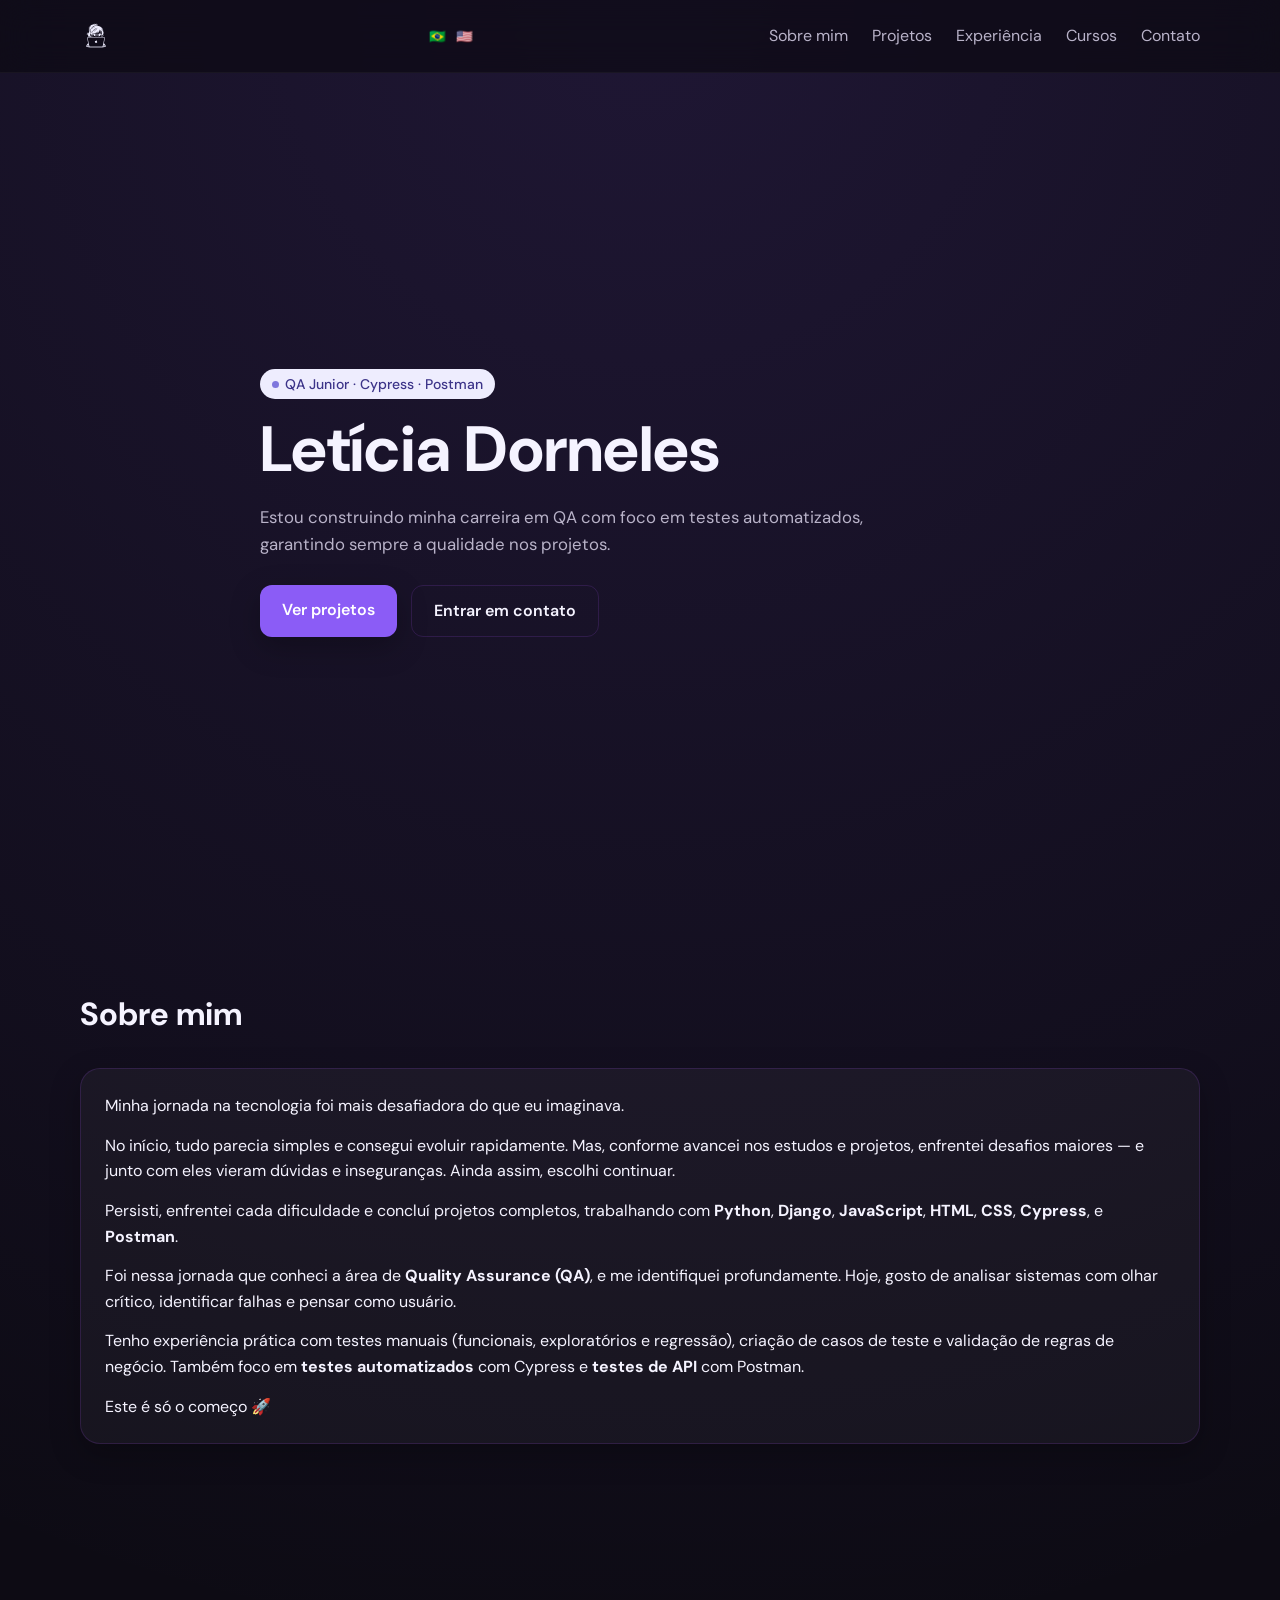
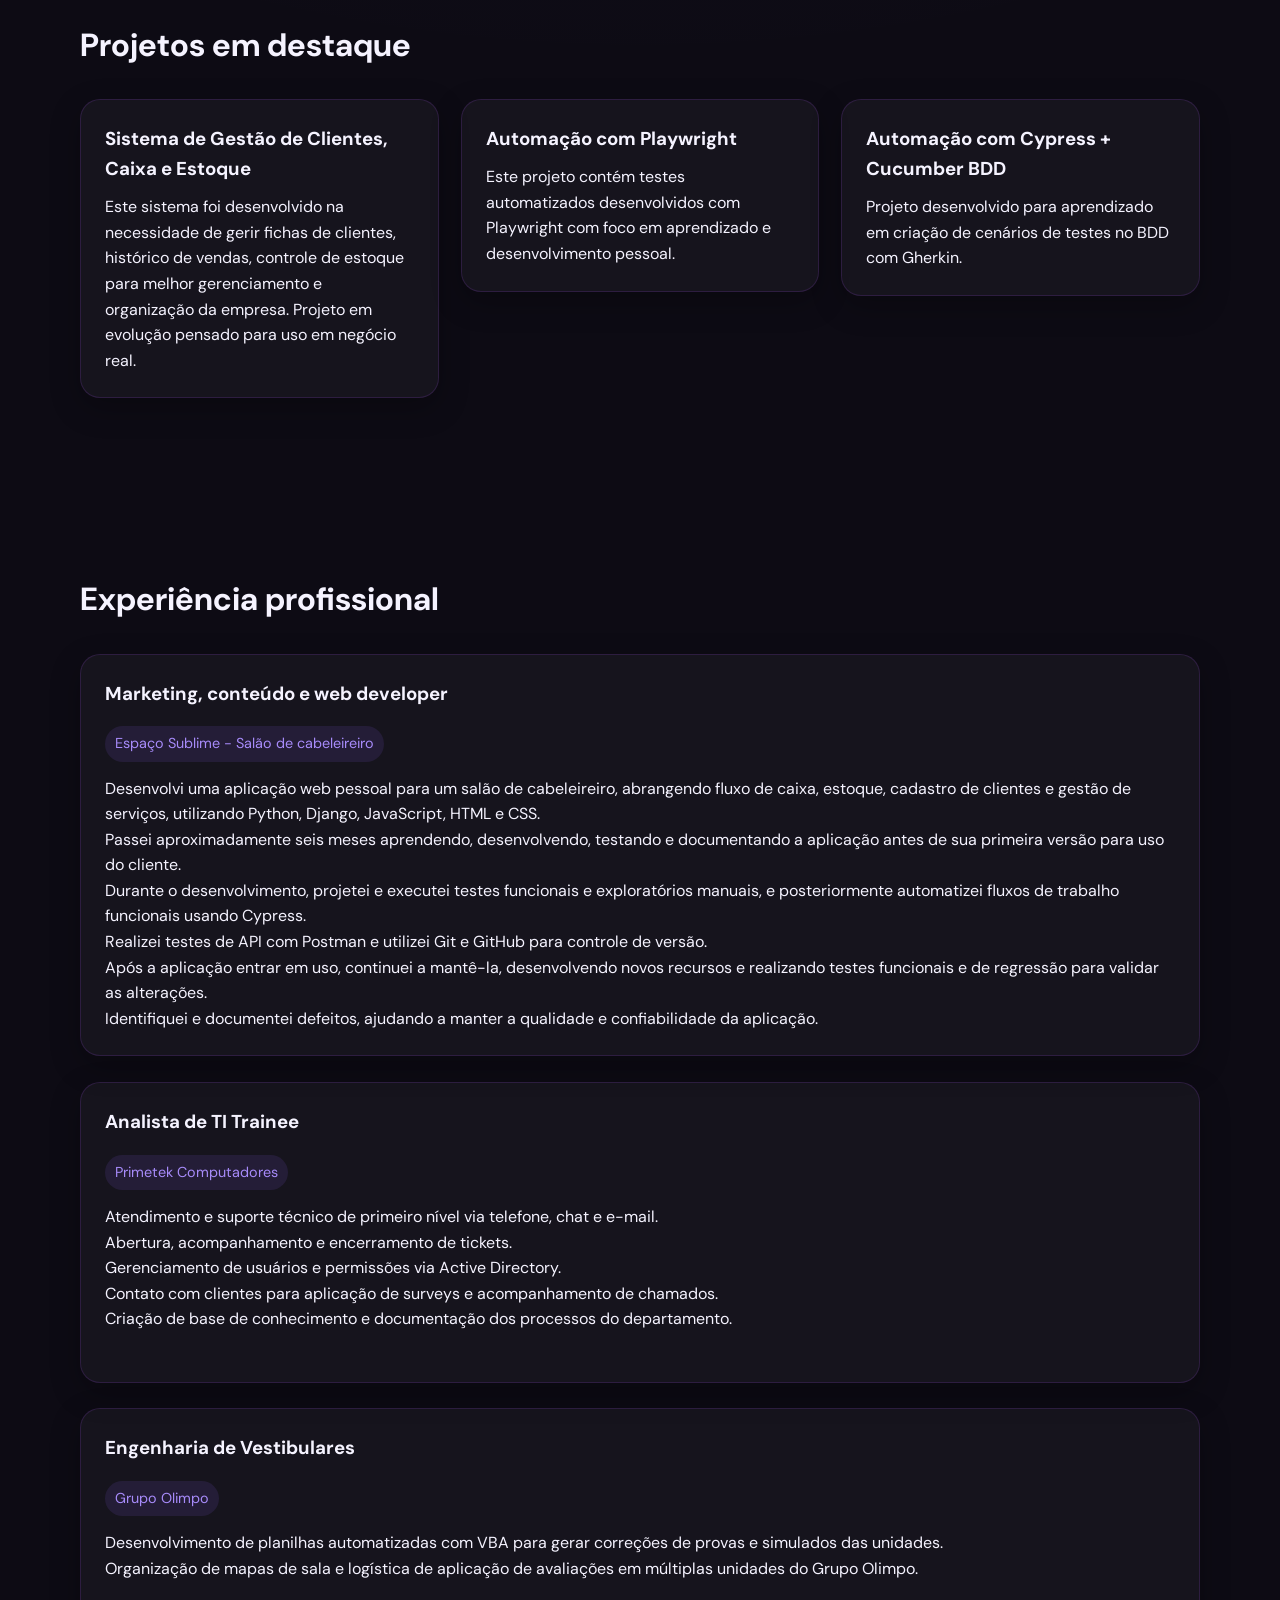
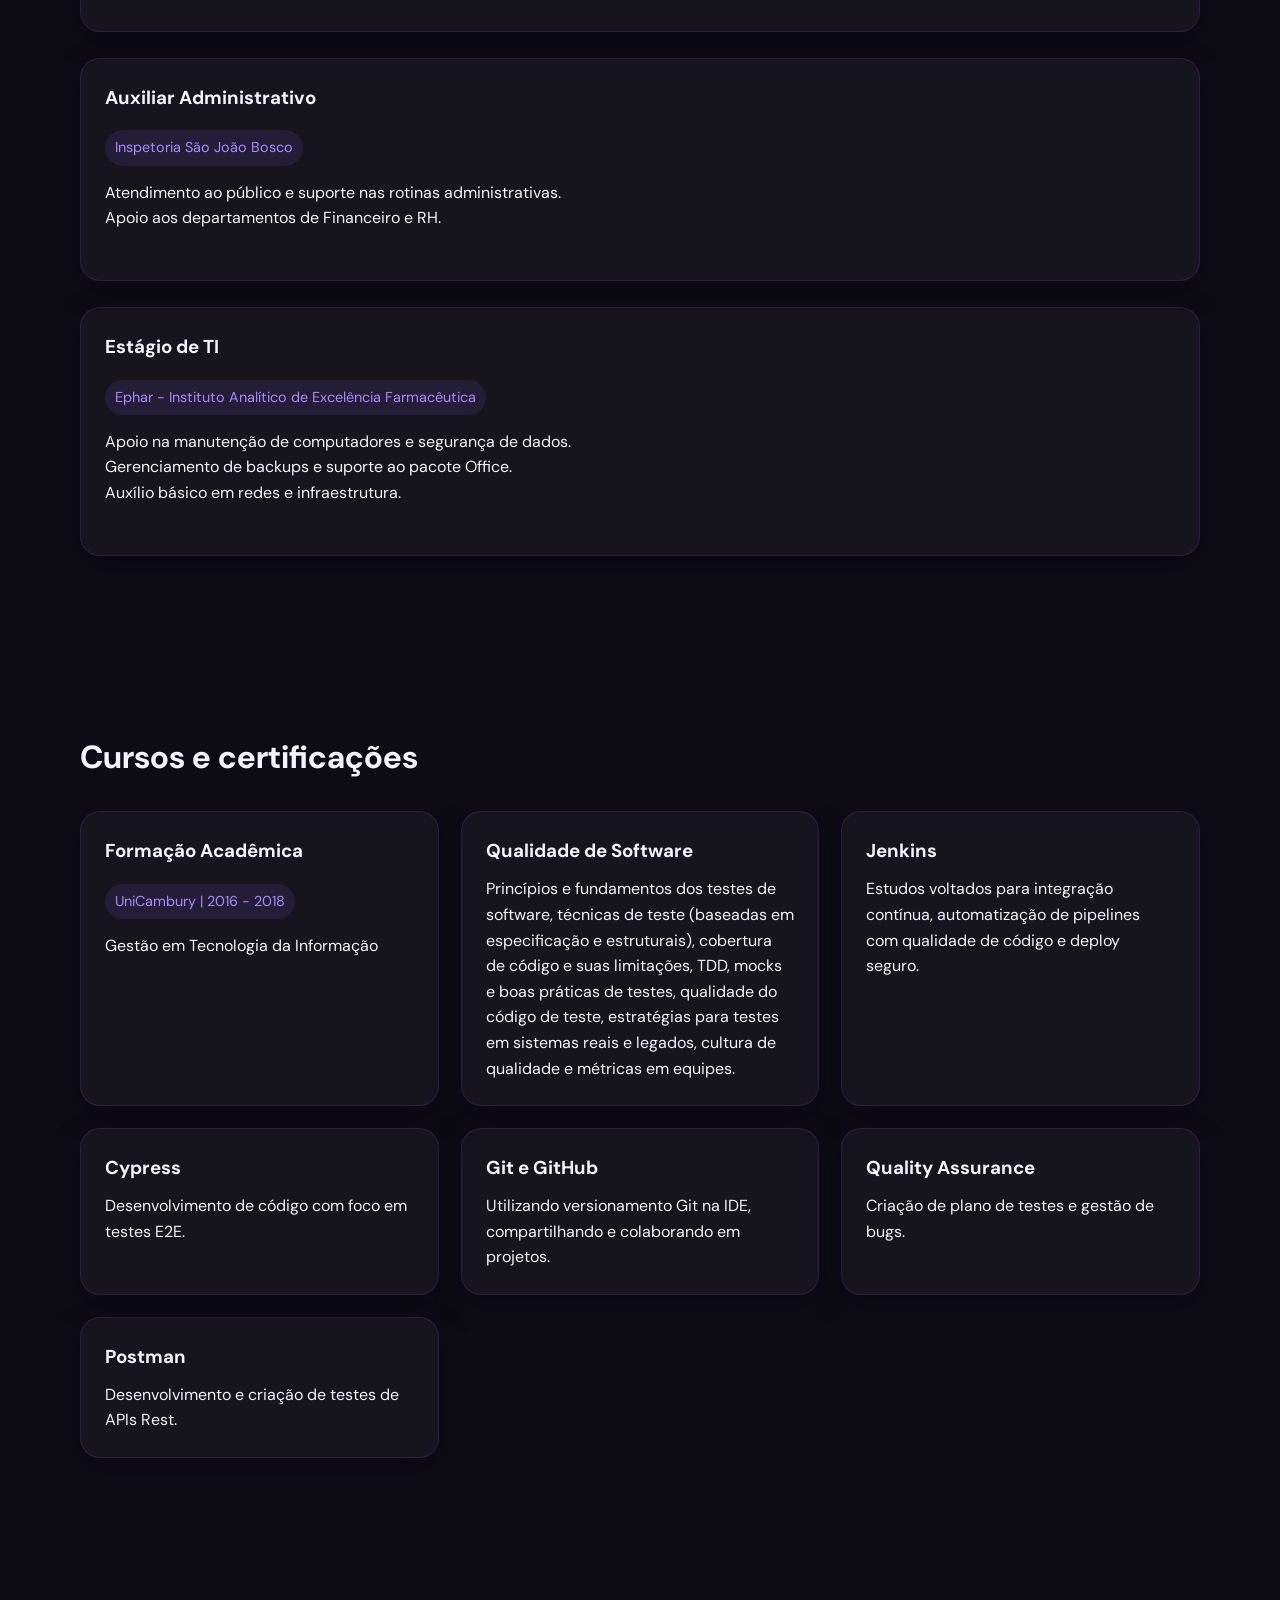
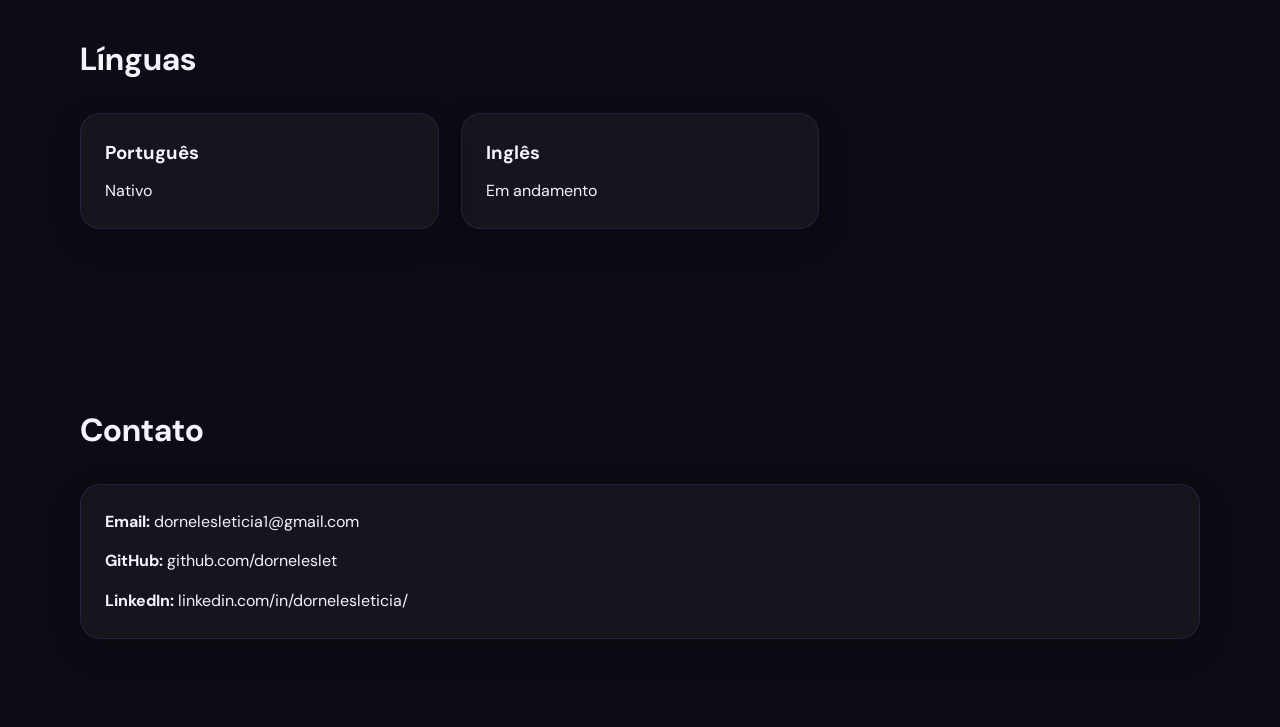
==== commit ca2bcb17: "atualizando experiencia sublime" ====
--- a/index.html
+++ b/index.html
@@ -62,15 +62,15 @@
           <div class="lang-pt">
             <p>Minha jornada na tecnologia foi mais desafiadora do que eu imaginava.</p>
             <p>No início, tudo parecia simples e consegui evoluir rapidamente. Mas, conforme avancei nos estudos e projetos, enfrentei desafios maiores — e junto com eles vieram dúvidas e inseguranças. Ainda assim, escolhi continuar.</p>
-            <p>Persisti, enfrentei cada dificuldade e concluí projetos completos, trabalhando com <strong>Python</strong>, <strong>Django</strong>, <strong>JavaScript</strong>, <strong>HTML</strong>, <strong>CSS</strong>, <strong>Cypress</strong>, <strong>Playwright</strong> e <strong>Postman</strong>.</p>
-            <p>Foi nessa jornada que conheci a área de <strong>Quality Assurance (QA)</strong>, e me identifiquei profundamente. Hoje, gosto de analisar sistemas com olhar crítico, identificar falhas e pensar como usuária.</p>
+            <p>Persisti, enfrentei cada dificuldade e concluí projetos completos, trabalhando com <strong>Python</strong>, <strong>Django</strong>, <strong>JavaScript</strong>, <strong>HTML</strong>, <strong>CSS</strong>, <strong>Cypress</strong>, e <strong>Postman</strong>.</p>
+            <p>Foi nessa jornada que conheci a área de <strong>Quality Assurance (QA)</strong>, e me identifiquei profundamente. Hoje, gosto de analisar sistemas com olhar crítico, identificar falhas e pensar como usuário.</p>
             <p>Tenho experiência prática com testes manuais (funcionais, exploratórios e regressão), criação de casos de teste e validação de regras de negócio. Também foco em <strong>testes automatizados</strong> com Cypress e <strong>testes de API</strong> com Postman.</p>
             <p>Este é só o começo 🚀</p>
           </div>
           <div class="lang-en">
             <p>My journey in technology has been more challenging than I imagined.</p>
             <p>At first, everything seemed simple and I evolved quickly. But as I advanced in my studies and projects, I faced bigger challenges — and with them came doubts and insecurities. Still, I chose to continue.</p>
-            <p>I persisted, faced every difficulty, and completed full projects working with <strong>Python</strong>, <strong>Django</strong>, <strong>JavaScript</strong>, <strong>HTML</strong>, <strong>CSS</strong>, <strong>Cypress</strong>, <strong>Playwright</strong>, and <strong>Postman</strong>.</p>
+            <p>I persisted, faced every difficulty, and completed full projects working with <strong>Python</strong>, <strong>Django</strong>, <strong>JavaScript</strong>, <strong>HTML</strong>, <strong>CSS</strong>, <strong>Cypress</strong> and <strong>Postman</strong>.</p>
             <p>It was during this journey that I discovered <strong>Quality Assurance (QA)</strong>, and I deeply identified with it. Today, I enjoy analyzing systems with a critical eye, identifying flaws, and thinking like a user.</p>
             <p>I have practical experience with manual testing (functional, exploratory, and regression), creating test cases, and validating business rules. I also focus on <strong>automated testing</strong> with Cypress and <strong>API testing</strong> with Postman.</p>
             <p>This is just the beginning 🚀</p>
@@ -147,38 +147,40 @@
         <div class="card">
           <h3>
             <span class="lang-pt">Marketing, conteúdo e web developer</span>
-            <span class="lang-en">Marketing, Content, and Web Developer</span>
+            <span class="lang-en">Web Development & Software Testing</span>
           </h3>
-          <span class="tag">Espaço Sublime - Salão de cabeleireiro</span>
-          <div class="lang-pt">
-            <p>
-              Atuação principal com social media, criação e edição de vídeos. <br>
-              Com a necessidade de gerir o caixa, estoque e gestão de clientes, desenvolvi um sistema web interno
-              para gestão de caixa, estoque, cadastro de clientes e fichas técnicas, fazendo o uso de linguagens como Python, JavaScript,
-              HTML e CSS no desenvolvimento da aplicação. No desenvolvimento do sistema vi a oportunidade para iniciar
-              meus estudos na área de QA e colocar em prática os aprendizados. <br>
-              Neste projeto foram feitos planeamento e execução de testes manuais e automatizados, incluindo elaboração de plano de testes e casos de teste. <br>
-              Automação de testes com Cypress, cobrindo fluxos funcionais da aplicação. <br>
-              Validação de APIs com Postman. <br>
-              Utilização de Git e GitHub para controlo de versão e gestão do código. <br>
-              Aplicação de metodologias ágeis, com uso predominante de Kanban (e conhecimento de Scrum) para organização e acompanhamento das tarefas.
-            </p>
-          </div>
-          <div class="lang-en">
-            <p>
-              Main focus on social media, video creation, and editing. <br>
-              To manage cash flow, inventory, and clients, I developed an internal web system for business management using Python, JavaScript, HTML, and CSS. This development process was the catalyst for starting my studies in QA. <br>
-              In this project, manual and automated tests were planned and executed, including the creation of test plans and test cases. <br>
-              Test automation with Cypress, covering the application's functional flows. <br>
-              API validation with Postman. <br>
-              Use of Git and GitHub for version control and code management. <br>
-              Application of agile methodologies, predominantly Kanban (with Scrum knowledge) for task organization.
-            </p>
-          </div>
-          <a href="projeto-gestao.html" class="badge-prod-port project-link">
+          <span class="tag lang-pt">Espaço Sublime - Salão de cabeleireiro</span>
+          <span class="tag lang-en">Espaço Sublime - Hair Salon</span>
+          <div class="lang-pt">
+            <p>
+              Desenvolvi uma aplicação web pessoal para um salão de cabeleireiro, abrangendo fluxo de caixa, estoque, cadastro de clientes e gestão de serviços, utilizando Python, Django, JavaScript, HTML e CSS. <br>
+              Passei aproximadamente seis meses aprendendo, desenvolvendo, testando e documentando a aplicação antes de sua primeira versão para uso do cliente. <br>
+              Durante o desenvolvimento, projetei e executei testes funcionais e exploratórios manuais, e posteriormente automatizei fluxos de trabalho funcionais usando Cypress. <br>
+              Realizei testes de API com Postman e utilizei Git e GitHub para controle de versão. <br>
+              Após a aplicação entrar em uso, continuei a mantê-la, desenvolvendo novos recursos e realizando testes funcionais e de regressão para validar as alterações. <br>
+              Identifiquei e documentei defeitos, ajudando a manter a qualidade e confiabilidade da aplicação.
+            </p>
+          </div>
+          <div class="lang-en">
+            <p>
+              Developed a personal web application for a hair salon, covering cash flow, inventory, customer records, and service management, using Python,Django, JavaScript, HTML, and CSS. <br>
+              Spent approximately six months learning, developing, testing, and documenting the application before its first release for client use. <br>
+              During development, designed and executed manual functional and exploratory tests, and later automated functional workflows using Cypress. <br>
+              Performed API testing with Postman and used Git and GitHub for version control. <br>
+              After the application went into use, continued maintaining it, developing new features, and performing functional and regression tests to validate changes. <br>
+              Identified and documented defects, helping maintain application quality and reliability.
+            </p>
+            <a href="projeto-gestao.html" class="badge-prod-port project-link">
             <span class="lang-pt">Você pode ver mais sobre esse projeto aqui</span>
             <span class="lang-en">You can read more about this project here</span>
           </a>
+          <br><br>
+            <p>
+              <strong>Social Media & Content Creation </strong> <br>
+              Created and edited social media content using Adobe Photoshop and After Effects.
+            </p>
+          </div>
+          
         </div>
         <br>
         <div class="card">
@@ -199,9 +201,9 @@
           <br>
           <div class="lang-en">
             <p>
-              First-level technical support and service via phone, chat, and email. <br>
+              First-level technical support and service by phone, chat, and email. <br>
               Opening, monitoring, and closing tickets. <br>
-              User and permission management via Active Directory. <br>
+              User and permission management by Active Directory. <br>
               Customer contact for surveys and ticket follow-ups. <br>
               Creation of a knowledge base and documentation of department processes.
             </p>
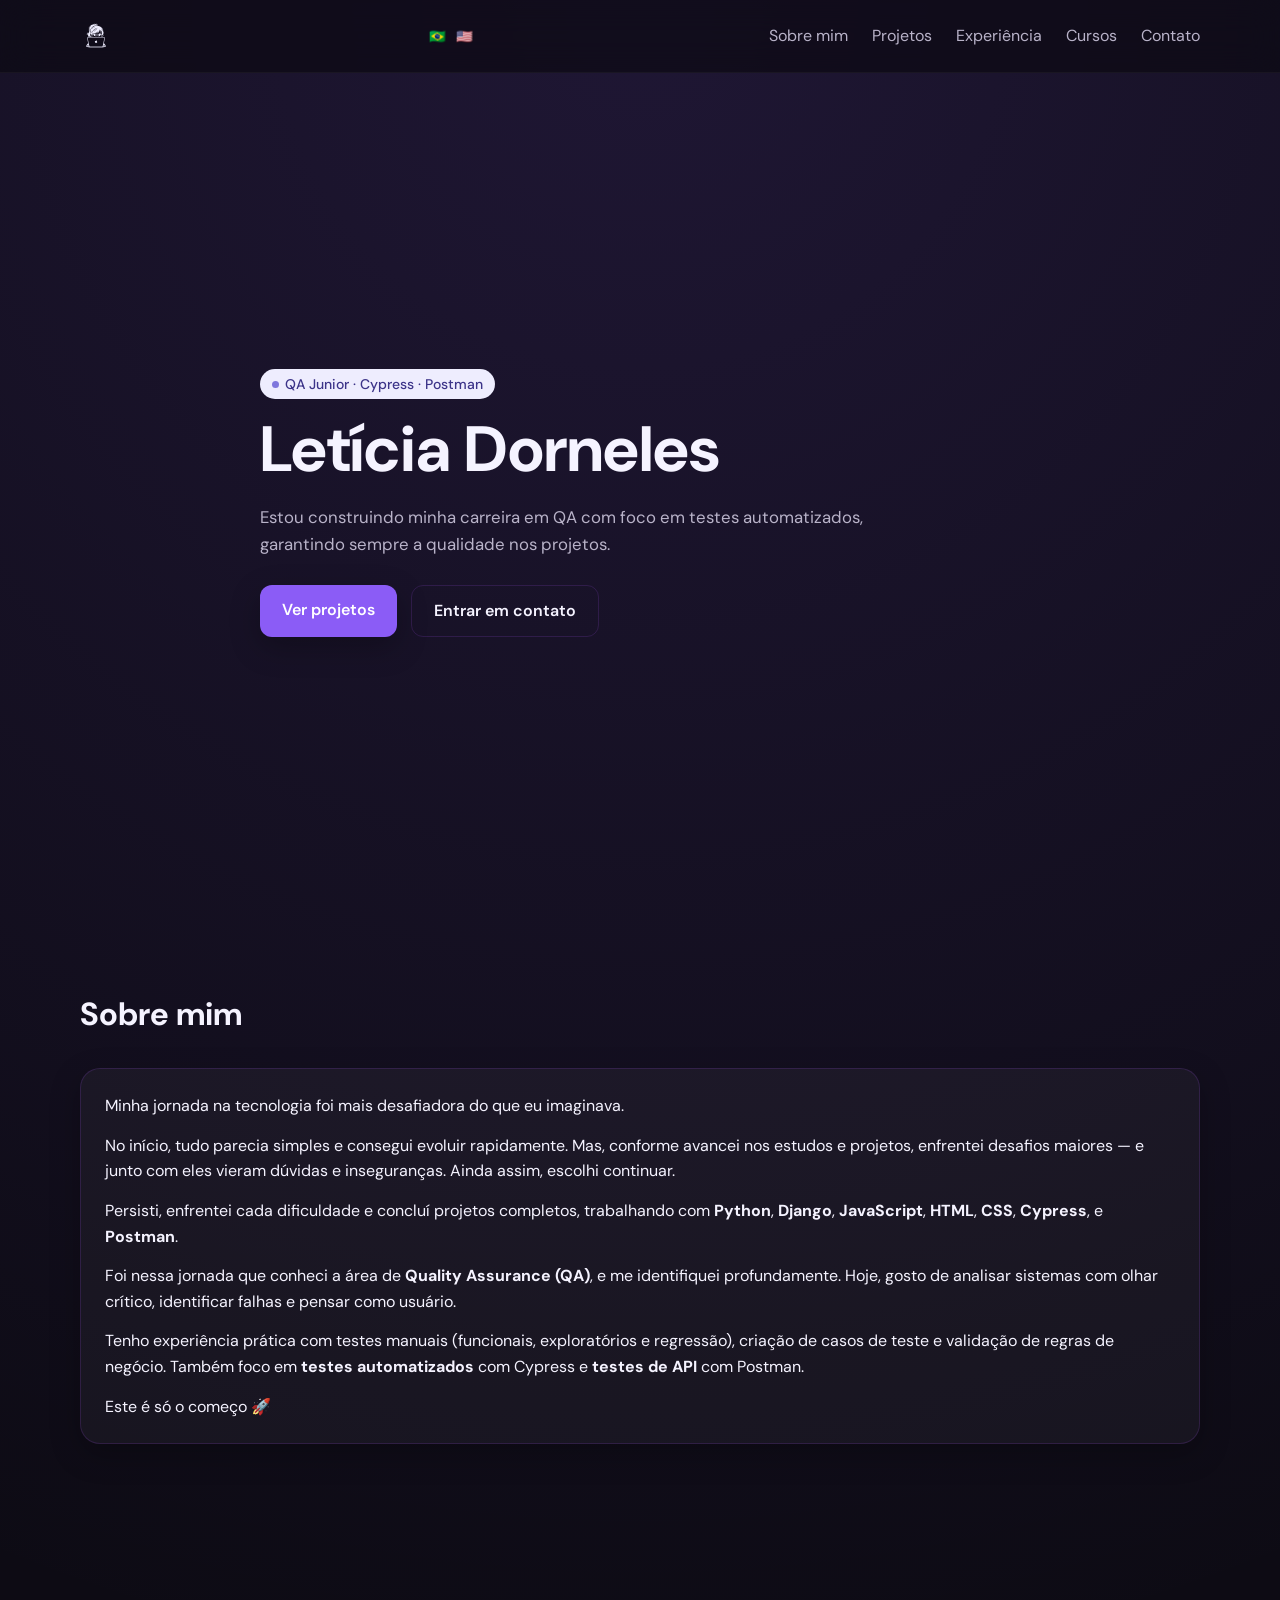
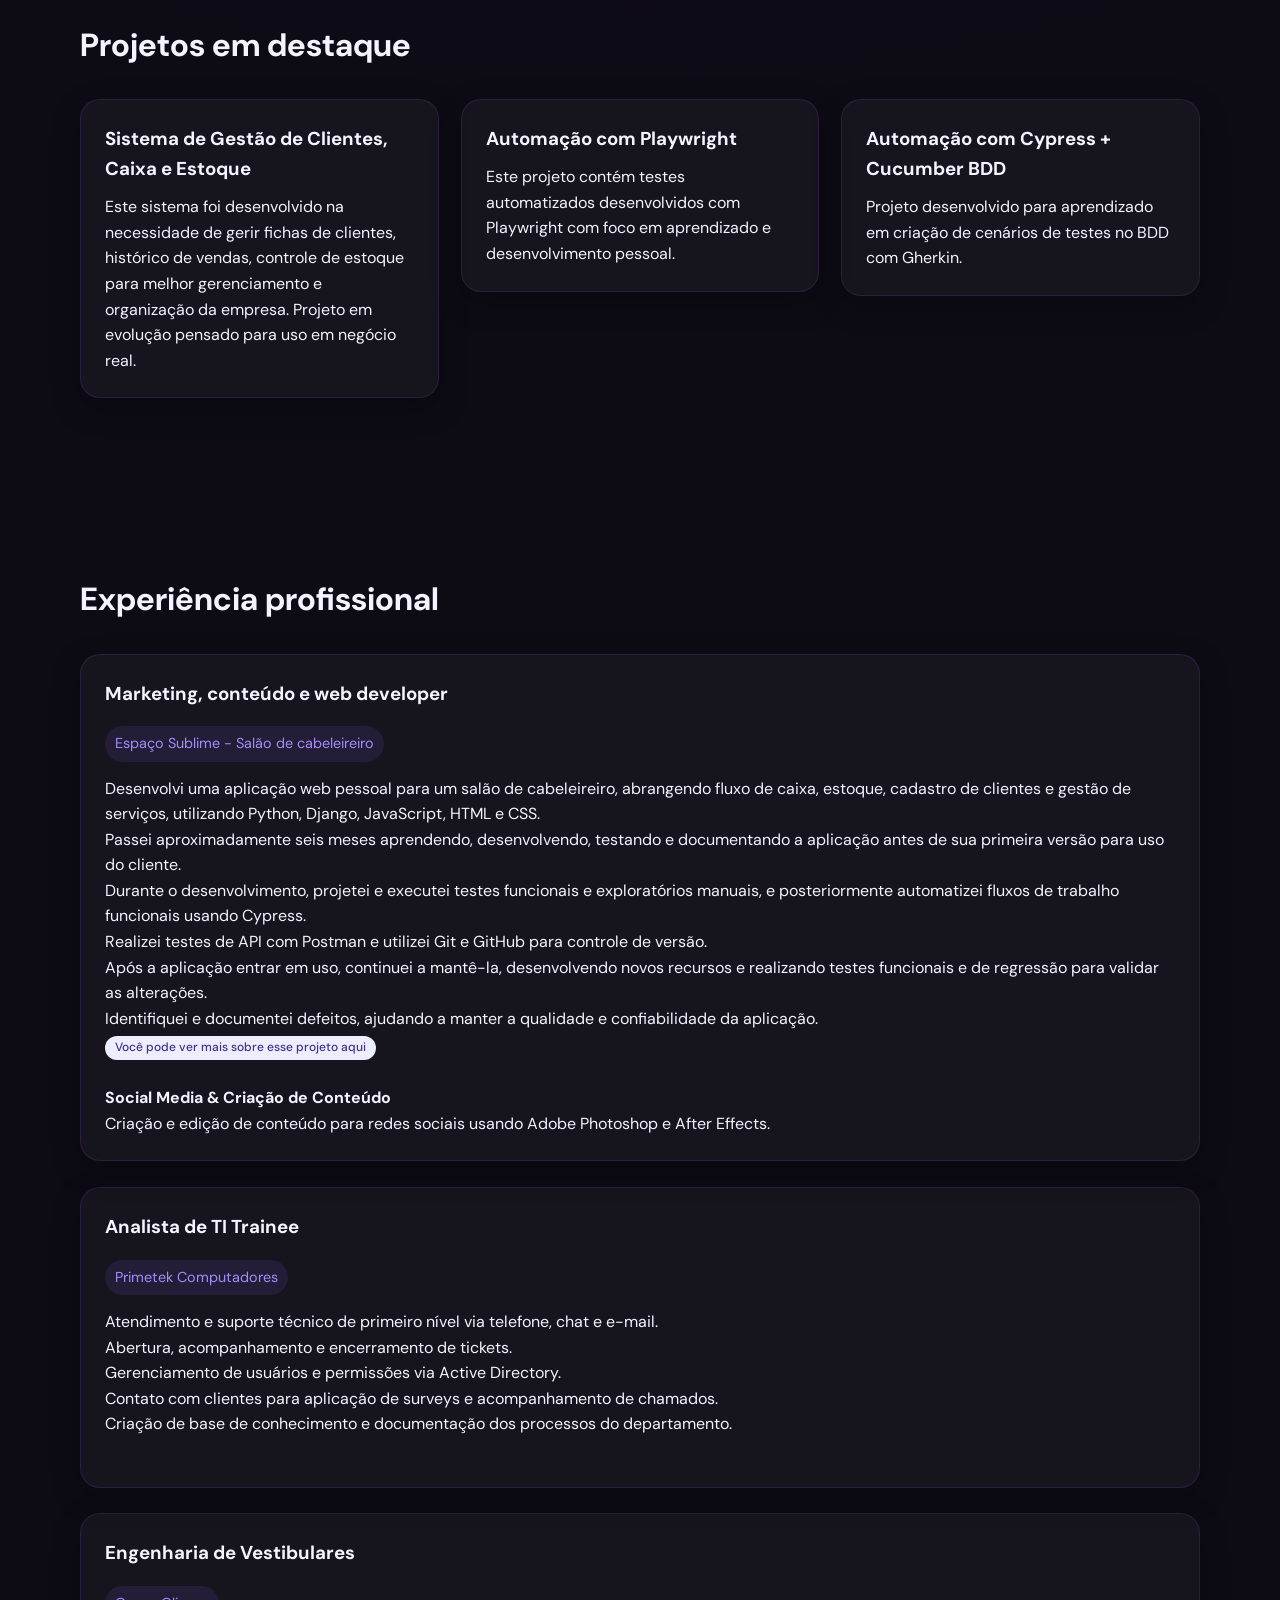
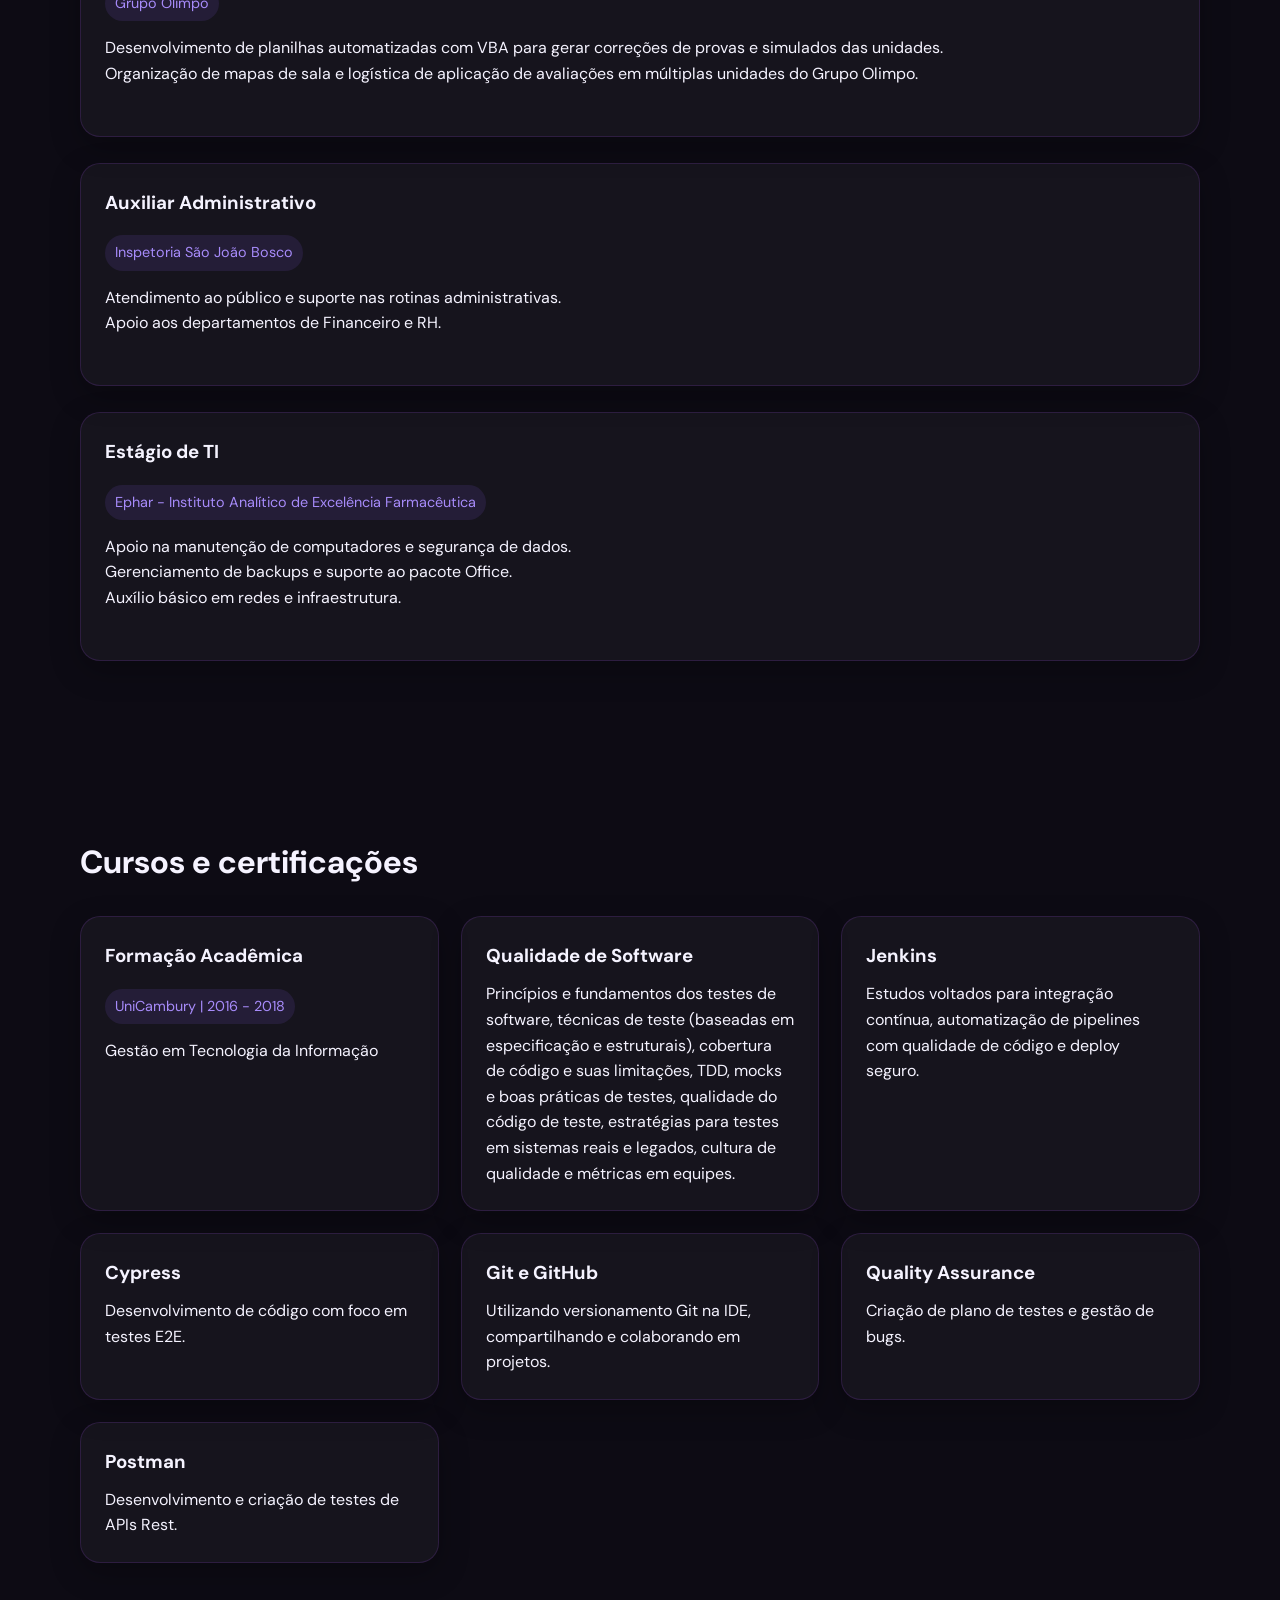
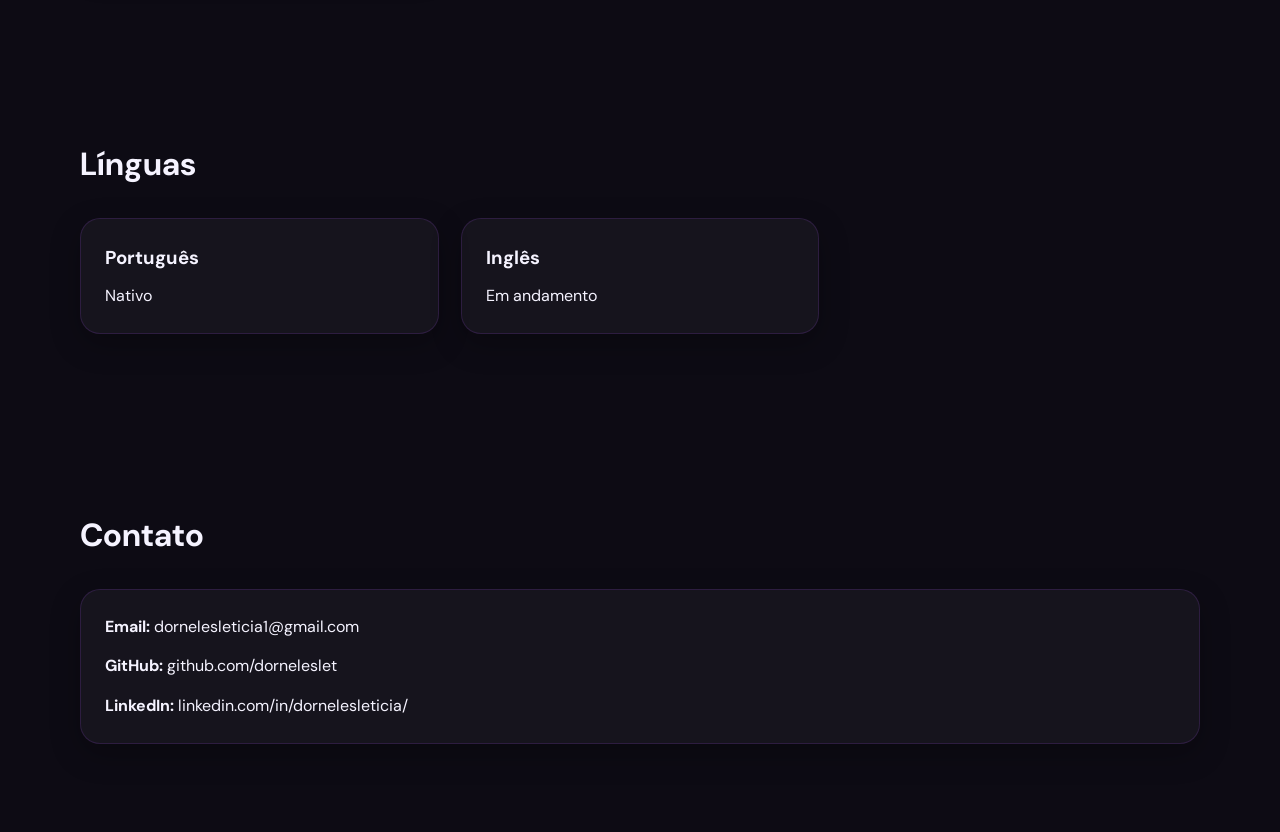
==== commit 6221a809: "Atualizando experiencia em sublime" ====
--- a/index.html
+++ b/index.html
@@ -159,6 +159,14 @@
               Realizei testes de API com Postman e utilizei Git e GitHub para controle de versão. <br>
               Após a aplicação entrar em uso, continuei a mantê-la, desenvolvendo novos recursos e realizando testes funcionais e de regressão para validar as alterações. <br>
               Identifiquei e documentei defeitos, ajudando a manter a qualidade e confiabilidade da aplicação.
+            </p>
+            <a href="projeto-gestao.html" class="badge-prod-port project-link">
+            <span class="lang-pt">Você pode ver mais sobre esse projeto aqui</span>
+          </a>
+          <br><br>
+            <p>
+              <strong>Social Media & Criação de Conteúdo </strong> <br>
+              Criação e edição de conteúdo para redes sociais usando Adobe Photoshop e After Effects.
             </p>
           </div>
           <div class="lang-en">
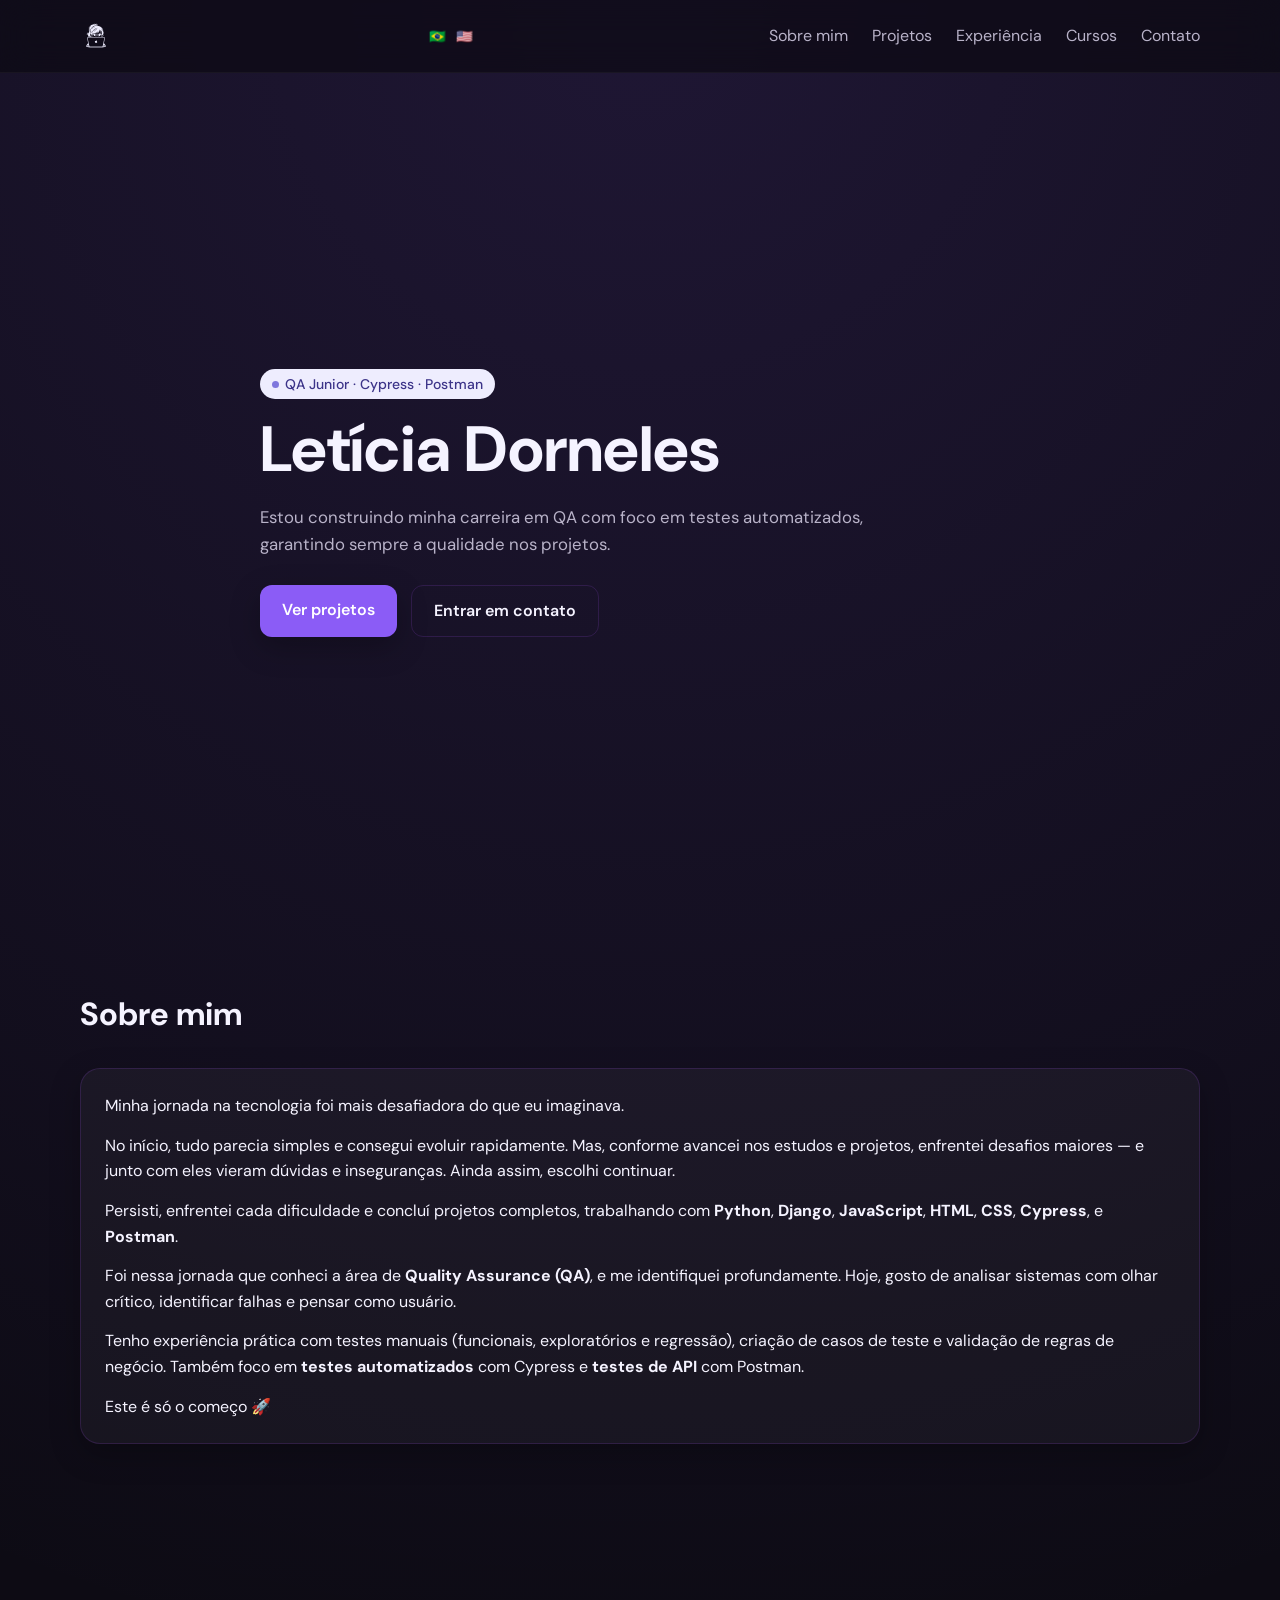
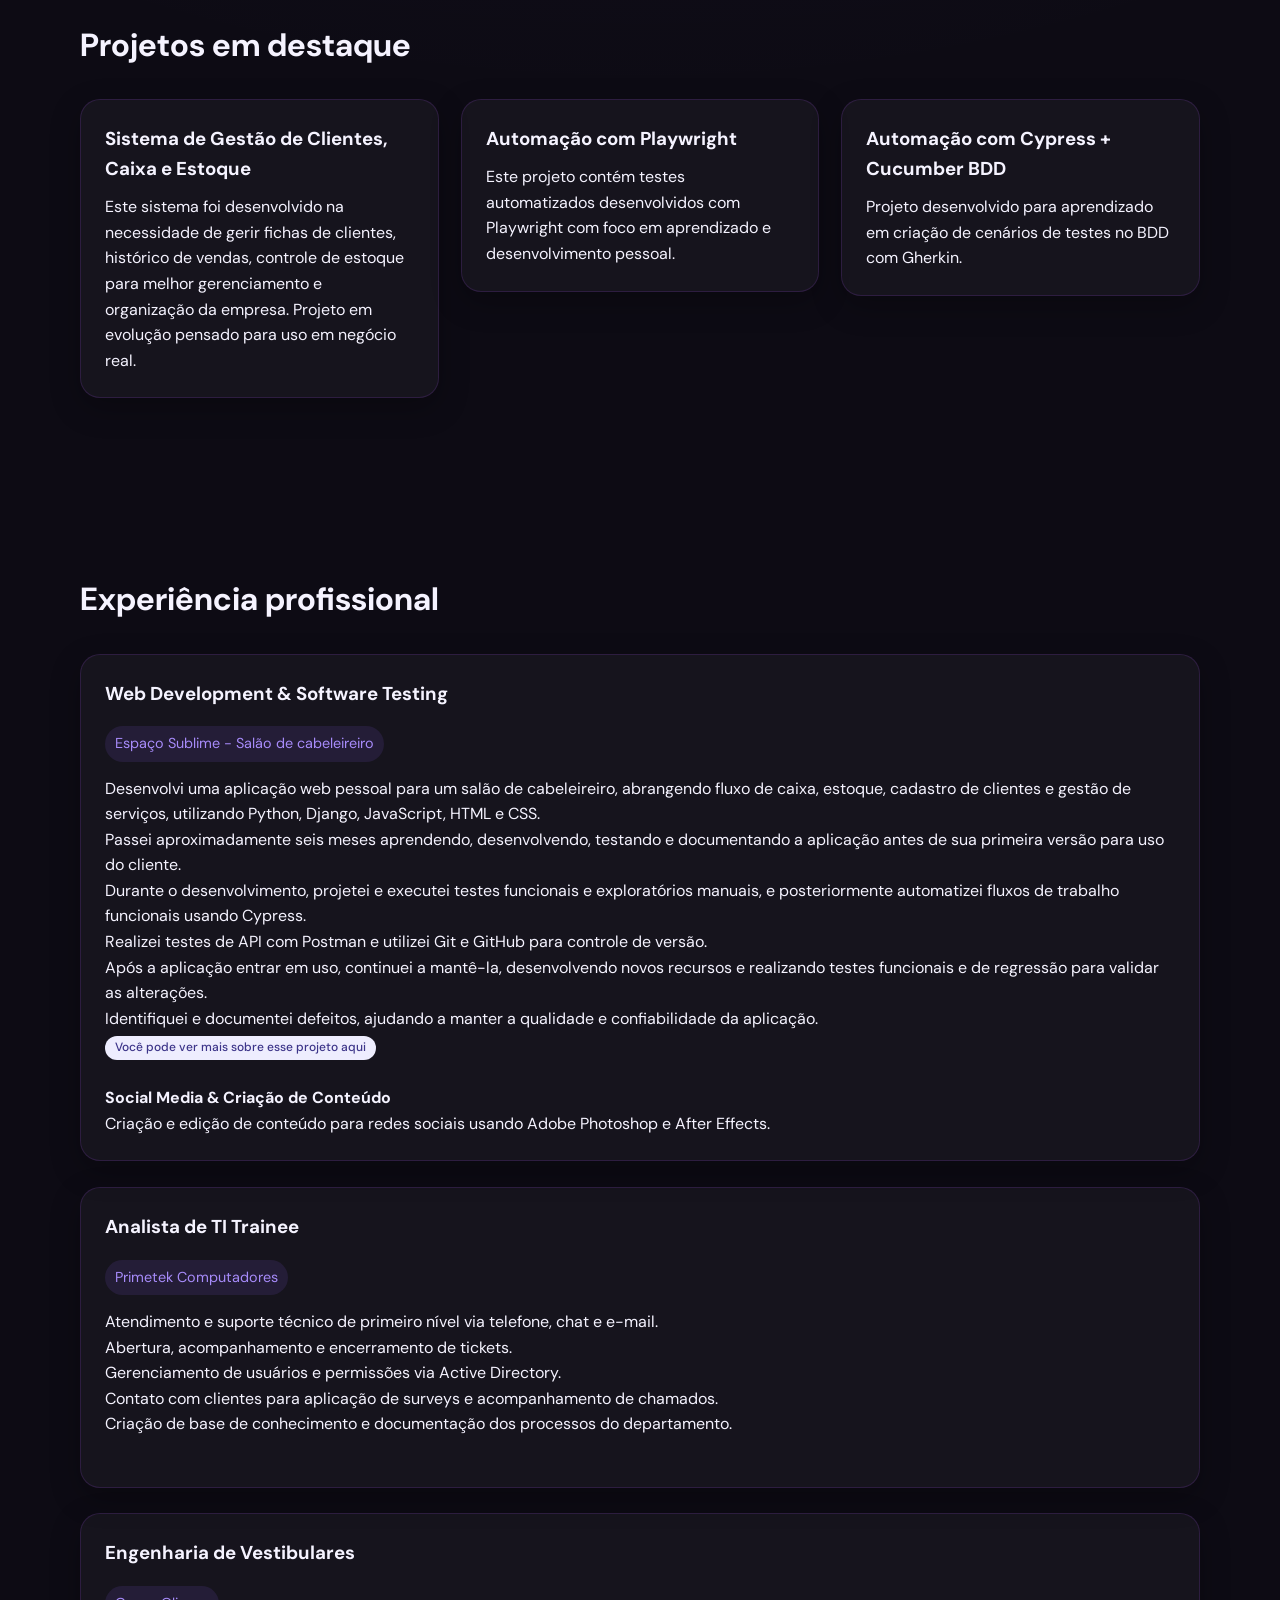
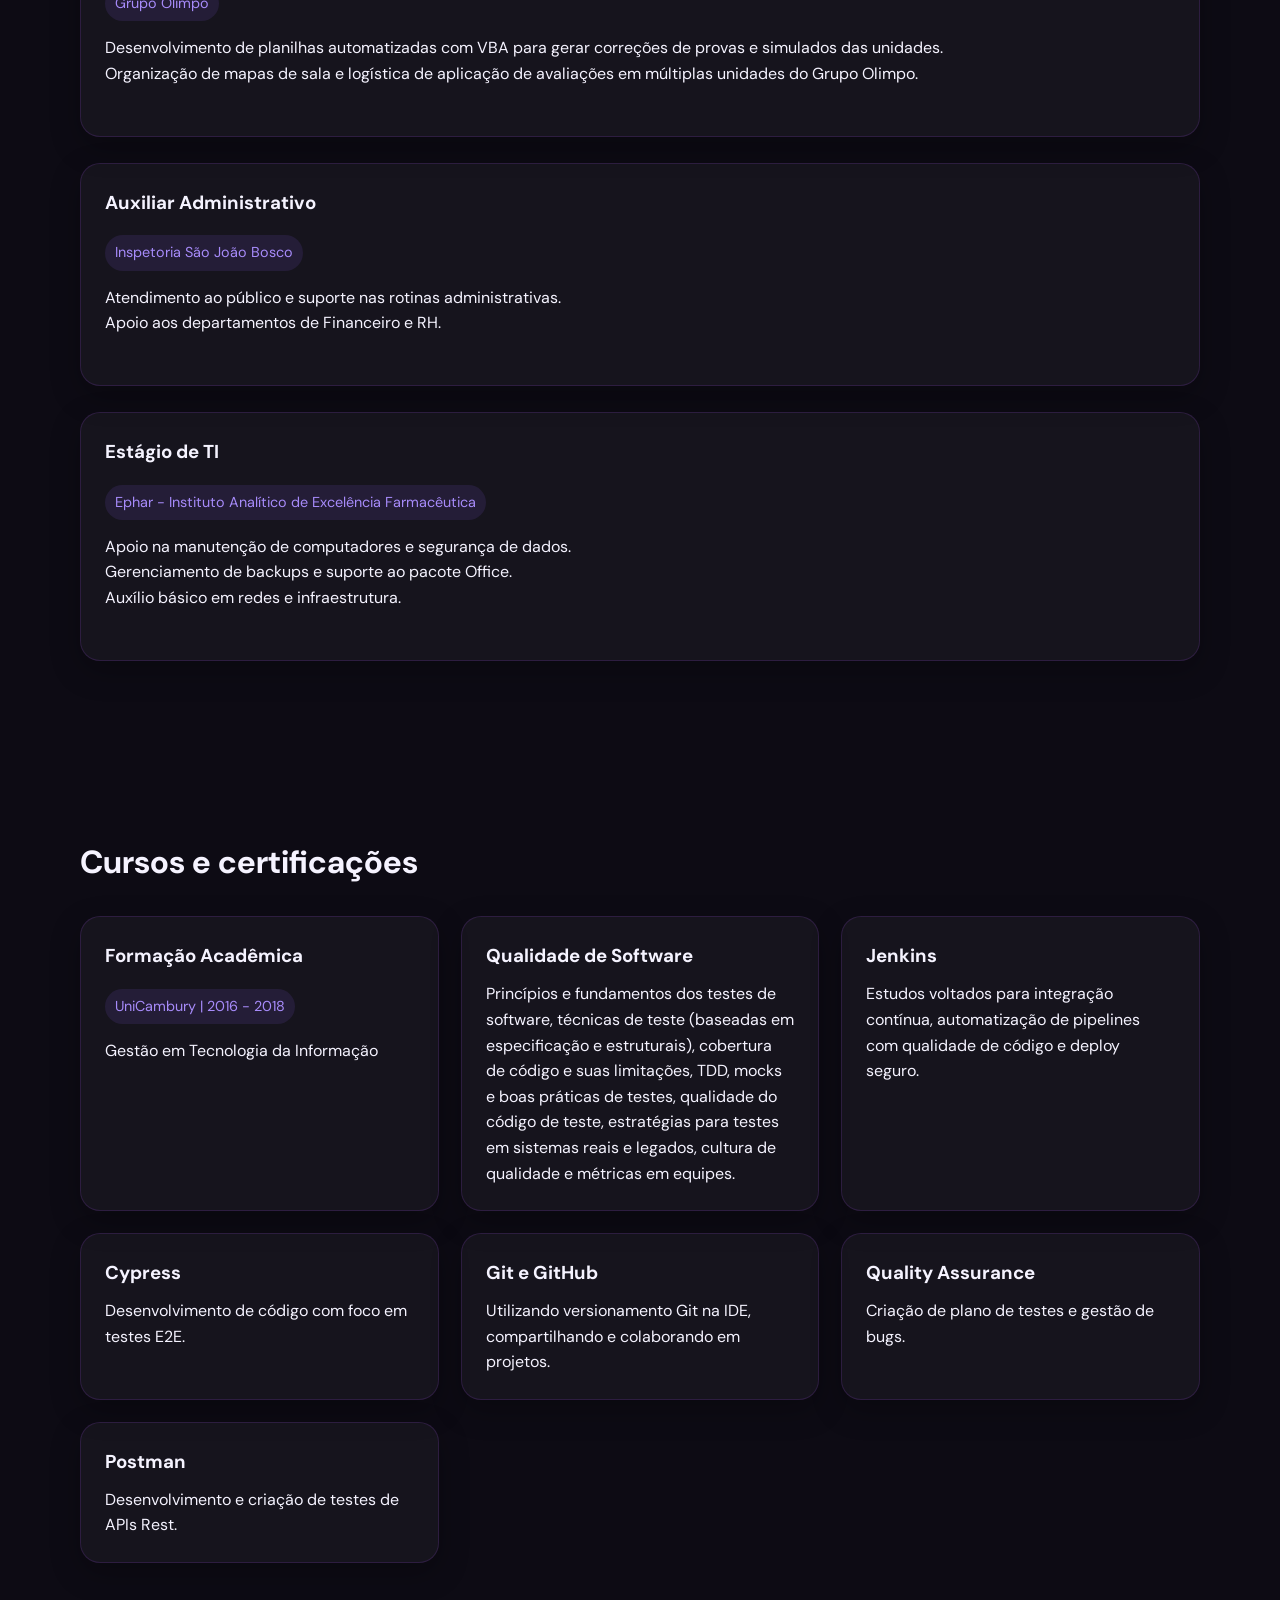
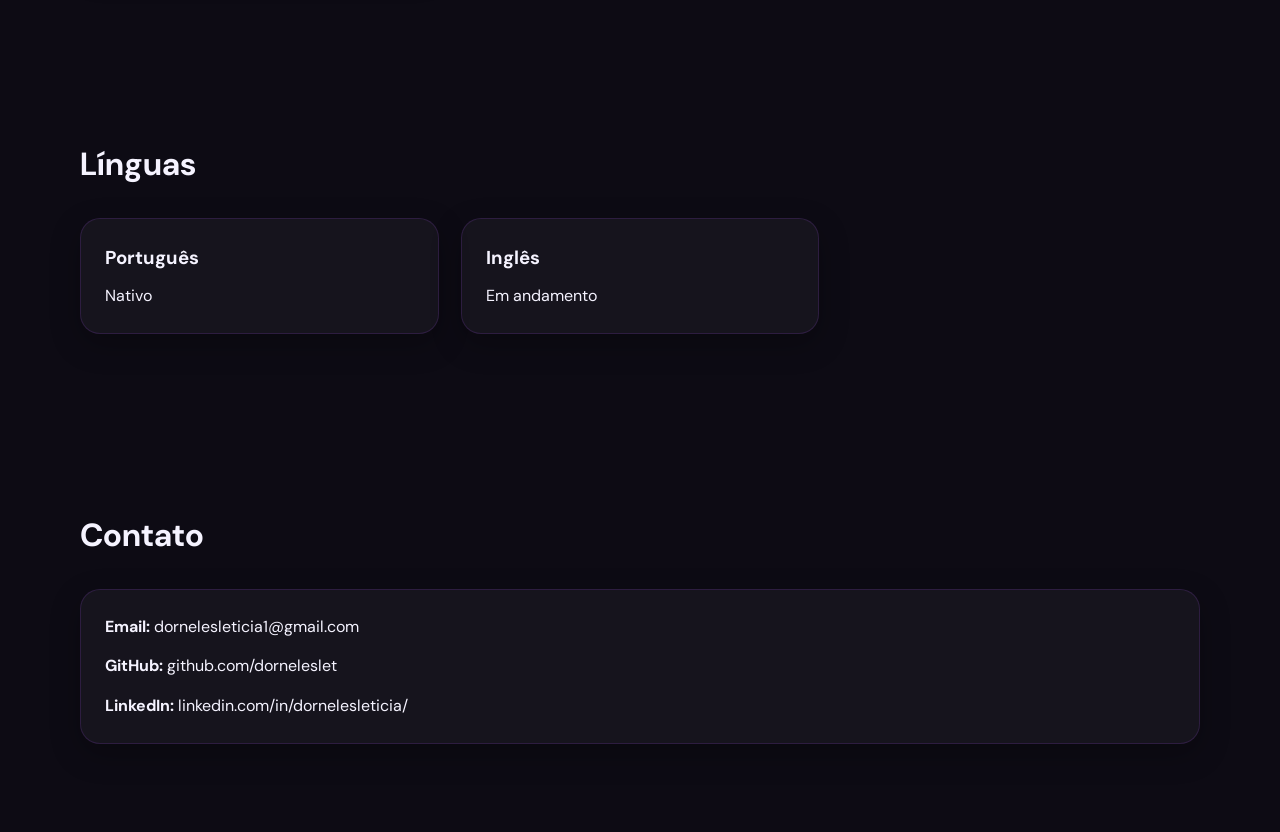
==== commit 6bf3da2a: "Atualizando experiencia em sublime" ====
--- a/index.html
+++ b/index.html
@@ -146,7 +146,7 @@
         </h2>
         <div class="card">
           <h3>
-            <span class="lang-pt">Marketing, conteúdo e web developer</span>
+            <span class="lang-pt">Web Development & Software Testing</span>
             <span class="lang-en">Web Development & Software Testing</span>
           </h3>
           <span class="tag lang-pt">Espaço Sublime - Salão de cabeleireiro</span>
